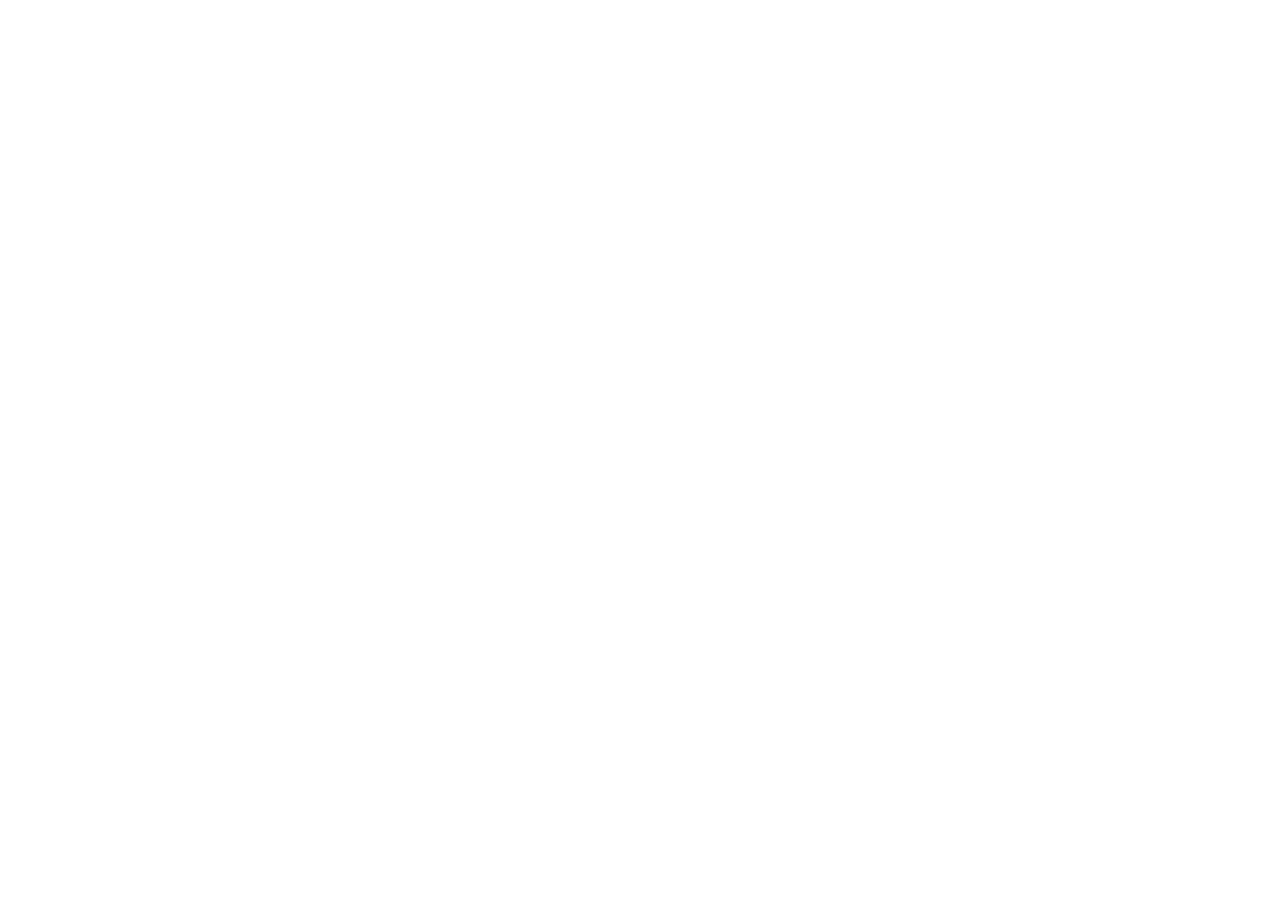
==== index.html @ 38d6599f "大事件项目初始化" ====
<!DOCTYPE html>
<html lang="en">

<head>
    <meta charset="UTF-8">
    <meta http-equiv="X-UA-Compatible" content="IE=edge">
    <meta name="viewport" content="width=device-width, initial-scale=1.0">
    <title>大事件后台</title>
</head>

<body>

</body>

</html>
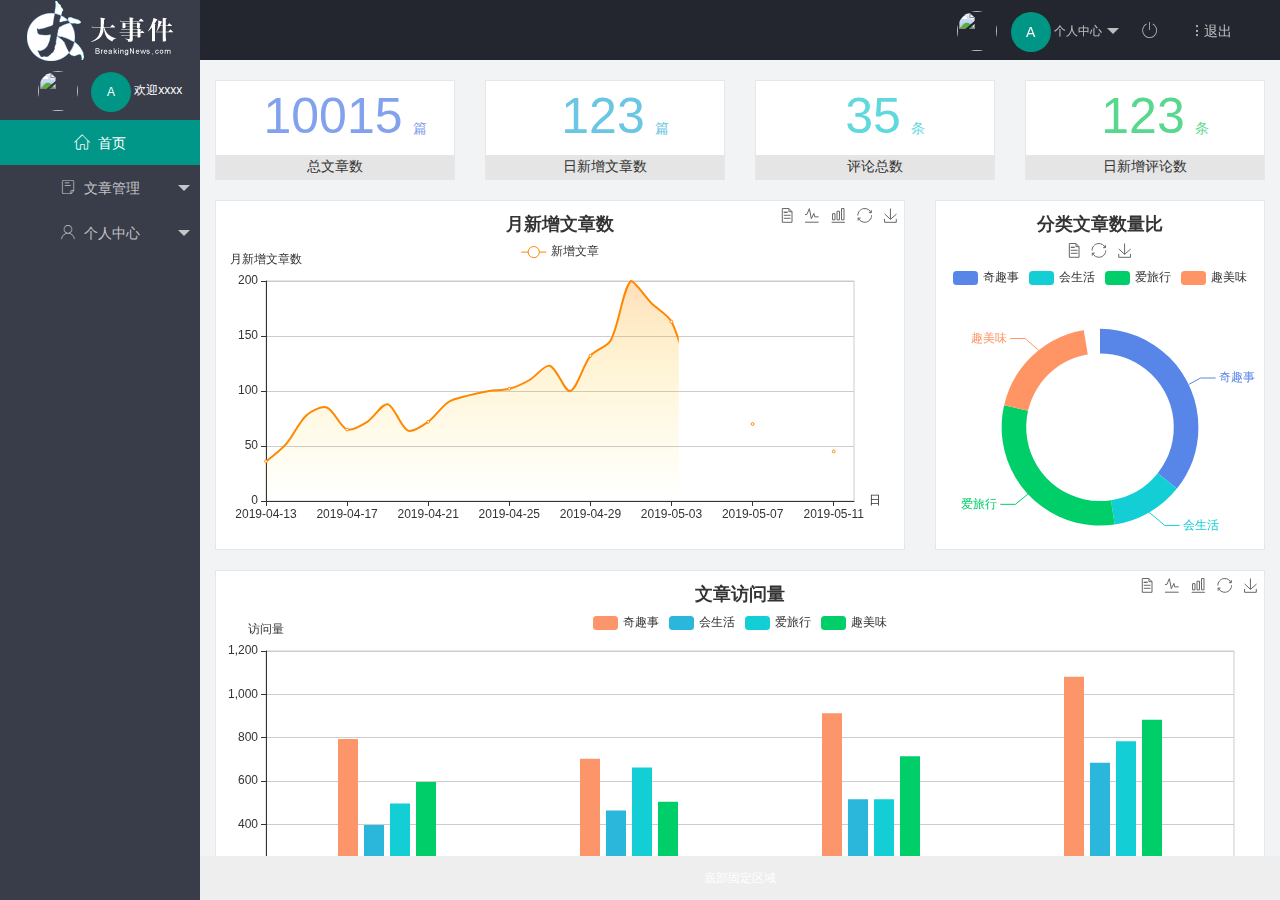
==== commit 048128d2: "完成了主页功能的开发" ====
--- a/index.html
+++ b/index.html
@@ -6,10 +6,86 @@
     <meta http-equiv="X-UA-Compatible" content="IE=edge">
     <meta name="viewport" content="width=device-width, initial-scale=1.0">
     <title>大事件后台</title>
+    <link rel="stylesheet" href="assets/lib/layui/css/layui.css">
+    <link rel="stylesheet" href="/assets/fonts/iconfont.css">
+    <link rel="stylesheet" href="/assets/css/index.css">
 </head>
 
 <body>
+    <div class="layui-layout layui-layout-admin">
+        <div class="layui-header">
+            <div class="layui-logo layui-hide-xs layui-bg-black">
+                <img src="/assets/images/logo.png" alt="大事件">
+            </div>
+            <!-- 头部区域（可配合layui 已有的水平导航） -->
 
+            <ul class="layui-nav layui-layout-right ">
+                <li class="layui-nav-item layui-hide layui-show-md-inline-block">
+                    <a href="javascript:;" class="userInfo">
+                        <img src="//tva1.sinaimg.cn/crop.0.0.118.118.180/5db11ff4gw1e77d3nqrv8j203b03cweg.jpg" class="layui-nav-img">
+                        <span class="text-avatar">A</span> 个人中心
+                    </a>
+                    <dl class="layui-nav-child">
+                        <dd><a href="">基本资料</a></dd>
+                        <dd><a href="">更换头像</a></dd>
+                        <dd><a href="">重置密码</a></dd>
+                    </dl>
+                </li>
+                <li class="layui-nav-item" lay-header-event="menuRight" lay-unselect>
+                    <a href="javascript:;" id="btnlogout">
+                        <span class="iconfont icon-tuichu"></span>
+                        <i class="layui-icon layui-icon-more-vertical">退出</i>
+                    </a>
+                </li>
+            </ul>
+        </div>
+
+        <div class="layui-side layui-bg-black">
+            <div class="layui-side-scroll">
+                <div class="userInfo">
+                    <img src="//tva1.sinaimg.cn/crop.0.0.118.118.180/5db11ff4gw1e77d3nqrv8j203b03cweg.jpg" class="layui-nav-img">
+                    <span class="text-avatar">A</span>
+                    <span id="welcome-msg">欢迎xxxx</span>
+                    <!-- 左侧导航区域（可配合layui已有的垂直导航） -->
+                    <ul class="layui-nav layui-nav-tree" lay-shrink="all">
+                        <li class="layui-nav-item layui-this">
+                            <a href="/home/dashboard.html" target="fm"> <span class="iconfont icon-home"></span>首页</a>
+                        </li>
+                        <li class="layui-nav-item">
+                            <a class="" href="javascript:;"><span class="iconfont icon-16"></span>文章管理</a>
+                            <dl class="layui-nav-child">
+                                <dd><a href="javascript:;"><i class="layui-icon layui-icon-app"></i>文章类别</a></dd>
+                                <dd><a href="javascript:;"><i class="layui-icon layui-icon-app"></i>文章列表</a></dd>
+                                <dd><a href="javascript:;"><i class="layui-icon layui-icon-app"></i>发布文章</a></dd>
+                            </dl>
+                        </li>
+                        <li class="layui-nav-item">
+                            <a href="javascript:;"><span class="iconfont icon-user"></span>个人中心</a>
+                            <dl class="layui-nav-child">
+                                <dd><a href="javascript:;">基本资料</a></dd>
+                                <dd><a href="javascript:;">更换头像</a></dd>
+                                <dd><a href="javascript:;">重置密码</a></dd>
+                            </dl>
+                        </li>
+
+                    </ul>
+                </div>
+            </div>
+
+            <div class="layui-body">
+                <!-- 内容主体区域 -->
+                <iframe src="/home/dashboard.html" frameborder="0" name="fm"></iframe>
+            </div>
+
+            <div class="layui-footer">
+                <!-- 底部固定区域 -->
+                底部固定区域
+            </div>
+        </div>
+        <script src="/assets/lib/layui/layui.all.js"></script>
+        <script src="/assets/lib/jquery.js"></script>
+        <script src="/assets/js/baseAPI.js"></script>
+        <script src="/assets/js/index.js"></script>
 </body>
 
 </html>--- a/assets/lib/layui/css/layui.css
+++ b/assets/lib/layui/css/layui.css
@@ -0,0 +1,2 @@
+/** layui-v2.5.5 MIT License By https://www.layui.com */
+ .layui-inline,img{display:inline-block;vertical-align:middle}h1,h2,h3,h4,h5,h6{font-weight:400}.layui-edge,.layui-header,.layui-inline,.layui-main{position:relative}.layui-body,.layui-edge,.layui-elip{overflow:hidden}.layui-btn,.layui-edge,.layui-inline,img{vertical-align:middle}.layui-btn,.layui-disabled,.layui-icon,.layui-unselect{-moz-user-select:none;-webkit-user-select:none;-ms-user-select:none}.layui-elip,.layui-form-checkbox span,.layui-form-pane .layui-form-label{text-overflow:ellipsis;white-space:nowrap}.layui-breadcrumb,.layui-tree-btnGroup{visibility:hidden}blockquote,body,button,dd,div,dl,dt,form,h1,h2,h3,h4,h5,h6,input,li,ol,p,pre,td,textarea,th,ul{margin:0;padding:0;-webkit-tap-highlight-color:rgba(0,0,0,0)}a:active,a:hover{outline:0}img{border:none}li{list-style:none}table{border-collapse:collapse;border-spacing:0}h4,h5,h6{font-size:100%}button,input,optgroup,option,select,textarea{font-family:inherit;font-size:inherit;font-style:inherit;font-weight:inherit;outline:0}pre{white-space:pre-wrap;white-space:-moz-pre-wrap;white-space:-pre-wrap;white-space:-o-pre-wrap;word-wrap:break-word}body{line-height:24px;font:14px Helvetica Neue,Helvetica,PingFang SC,Tahoma,Arial,sans-serif}hr{height:1px;margin:10px 0;border:0;clear:both}a{color:#333;text-decoration:none}a:hover{color:#777}a cite{font-style:normal;*cursor:pointer}.layui-border-box,.layui-border-box *{box-sizing:border-box}.layui-box,.layui-box *{box-sizing:content-box}.layui-clear{clear:both;*zoom:1}.layui-clear:after{content:'\20';clear:both;*zoom:1;display:block;height:0}.layui-inline{*display:inline;*zoom:1}.layui-edge{display:inline-block;width:0;height:0;border-width:6px;border-style:dashed;border-color:transparent}.layui-edge-top{top:-4px;border-bottom-color:#999;border-bottom-style:solid}.layui-edge-right{border-left-color:#999;border-left-style:solid}.layui-edge-bottom{top:2px;border-top-color:#999;border-top-style:solid}.layui-edge-left{border-right-color:#999;border-right-style:solid}.layui-disabled,.layui-disabled:hover{color:#d2d2d2!important;cursor:not-allowed!important}.layui-circle{border-radius:100%}.layui-show{display:block!important}.layui-hide{display:none!important}@font-face{font-family:layui-icon;src:url(../font/iconfont.eot?v=250);src:url(../font/iconfont.eot?v=250#iefix) format('embedded-opentype'),url(../font/iconfont.woff2?v=250) format('woff2'),url(../font/iconfont.woff?v=250) format('woff'),url(../font/iconfont.ttf?v=250) format('truetype'),url(../font/iconfont.svg?v=250#layui-icon) format('svg')}.layui-icon{font-family:layui-icon!important;font-size:16px;font-style:normal;-webkit-font-smoothing:antialiased;-moz-osx-font-smoothing:grayscale}.layui-icon-reply-fill:before{content:"\e611"}.layui-icon-set-fill:before{content:"\e614"}.layui-icon-menu-fill:before{content:"\e60f"}.layui-icon-search:before{content:"\e615"}.layui-icon-share:before{content:"\e641"}.layui-icon-set-sm:before{content:"\e620"}.layui-icon-engine:before{content:"\e628"}.layui-icon-close:before{content:"\1006"}.layui-icon-close-fill:before{content:"\1007"}.layui-icon-chart-screen:before{content:"\e629"}.layui-icon-star:before{content:"\e600"}.layui-icon-circle-dot:before{content:"\e617"}.layui-icon-chat:before{content:"\e606"}.layui-icon-release:before{content:"\e609"}.layui-icon-list:before{content:"\e60a"}.layui-icon-chart:before{content:"\e62c"}.layui-icon-ok-circle:before{content:"\1005"}.layui-icon-layim-theme:before{content:"\e61b"}.layui-icon-table:before{content:"\e62d"}.layui-icon-right:before{content:"\e602"}.layui-icon-left:before{content:"\e603"}.layui-icon-cart-simple:before{content:"\e698"}.layui-icon-face-cry:before{content:"\e69c"}.layui-icon-face-smile:before{content:"\e6af"}.layui-icon-survey:before{content:"\e6b2"}.layui-icon-tree:before{content:"\e62e"}.layui-icon-upload-circle:before{content:"\e62f"}.layui-icon-add-circle:before{content:"\e61f"}.layui-icon-download-circle:before{content:"\e601"}.layui-icon-templeate-1:before{content:"\e630"}.layui-icon-util:before{content:"\e631"}.layui-icon-face-surprised:before{content:"\e664"}.layui-icon-edit:before{content:"\e642"}.layui-icon-speaker:before{content:"\e645"}.layui-icon-down:before{content:"\e61a"}.layui-icon-file:before{content:"\e621"}.layui-icon-layouts:before{content:"\e632"}.layui-icon-rate-half:before{content:"\e6c9"}.layui-icon-add-circle-fine:before{content:"\e608"}.layui-icon-prev-circle:before{content:"\e633"}.layui-icon-read:before{content:"\e705"}.layui-icon-404:before{content:"\e61c"}.layui-icon-carousel:before{content:"\e634"}.layui-icon-help:before{content:"\e607"}.layui-icon-code-circle:before{content:"\e635"}.layui-icon-water:before{content:"\e636"}.layui-icon-username:before{content:"\e66f"}.layui-icon-find-fill:before{content:"\e670"}.layui-icon-about:before{content:"\e60b"}.layui-icon-location:before{content:"\e715"}.layui-icon-up:before{content:"\e619"}.layui-icon-pause:before{content:"\e651"}.layui-icon-date:before{content:"\e637"}.layui-icon-layim-uploadfile:before{content:"\e61d"}.layui-icon-delete:before{content:"\e640"}.layui-icon-play:before{content:"\e652"}.layui-icon-top:before{content:"\e604"}.layui-icon-friends:before{content:"\e612"}.layui-icon-refresh-3:before{content:"\e9aa"}.layui-icon-ok:before{content:"\e605"}.layui-icon-layer:before{content:"\e638"}.layui-icon-face-smile-fine:before{content:"\e60c"}.layui-icon-dollar:before{content:"\e659"}.layui-icon-group:before{content:"\e613"}.layui-icon-layim-download:before{content:"\e61e"}.layui-icon-picture-fine:before{content:"\e60d"}.layui-icon-link:before{content:"\e64c"}.layui-icon-diamond:before{content:"\e735"}.layui-icon-log:before{content:"\e60e"}.layui-icon-rate-solid:before{content:"\e67a"}.layui-icon-fonts-del:before{content:"\e64f"}.layui-icon-unlink:before{content:"\e64d"}.layui-icon-fonts-clear:before{content:"\e639"}.layui-icon-triangle-r:before{content:"\e623"}.layui-icon-circle:before{content:"\e63f"}.layui-icon-radio:before{content:"\e643"}.layui-icon-align-center:before{content:"\e647"}.layui-icon-align-right:before{content:"\e648"}.layui-icon-align-left:before{content:"\e649"}.layui-icon-loading-1:before{content:"\e63e"}.layui-icon-return:before{content:"\e65c"}.layui-icon-fonts-strong:before{content:"\e62b"}.layui-icon-upload:before{content:"\e67c"}.layui-icon-dialogue:before{content:"\e63a"}.layui-icon-video:before{content:"\e6ed"}.layui-icon-headset:before{content:"\e6fc"}.layui-icon-cellphone-fine:before{content:"\e63b"}.layui-icon-add-1:before{content:"\e654"}.layui-icon-face-smile-b:before{content:"\e650"}.layui-icon-fonts-html:before{content:"\e64b"}.layui-icon-form:before{content:"\e63c"}.layui-icon-cart:before{content:"\e657"}.layui-icon-camera-fill:before{content:"\e65d"}.layui-icon-tabs:before{content:"\e62a"}.layui-icon-fonts-code:before{content:"\e64e"}.layui-icon-fire:before{content:"\e756"}.layui-icon-set:before{content:"\e716"}.layui-icon-fonts-u:before{content:"\e646"}.layui-icon-triangle-d:before{content:"\e625"}.layui-icon-tips:before{content:"\e702"}.layui-icon-picture:before{content:"\e64a"}.layui-icon-more-vertical:before{content:"\e671"}.layui-icon-flag:before{content:"\e66c"}.layui-icon-loading:before{content:"\e63d"}.layui-icon-fonts-i:before{content:"\e644"}.layui-icon-refresh-1:before{content:"\e666"}.layui-icon-rmb:before{content:"\e65e"}.layui-icon-home:before{content:"\e68e"}.layui-icon-user:before{content:"\e770"}.layui-icon-notice:before{content:"\e667"}.layui-icon-login-weibo:before{content:"\e675"}.layui-icon-voice:before{content:"\e688"}.layui-icon-upload-drag:before{content:"\e681"}.layui-icon-login-qq:before{content:"\e676"}.layui-icon-snowflake:before{content:"\e6b1"}.layui-icon-file-b:before{content:"\e655"}.layui-icon-template:before{content:"\e663"}.layui-icon-auz:before{content:"\e672"}.layui-icon-console:before{content:"\e665"}.layui-icon-app:before{content:"\e653"}.layui-icon-prev:before{content:"\e65a"}.layui-icon-website:before{content:"\e7ae"}.layui-icon-next:before{content:"\e65b"}.layui-icon-component:before{content:"\e857"}.layui-icon-more:before{content:"\e65f"}.layui-icon-login-wechat:before{content:"\e677"}.layui-icon-shrink-right:before{content:"\e668"}.layui-icon-spread-left:before{content:"\e66b"}.layui-icon-camera:before{content:"\e660"}.layui-icon-note:before{content:"\e66e"}.layui-icon-refresh:before{content:"\e669"}.layui-icon-female:before{content:"\e661"}.layui-icon-male:before{content:"\e662"}.layui-icon-password:before{content:"\e673"}.layui-icon-senior:before{content:"\e674"}.layui-icon-theme:before{content:"\e66a"}.layui-icon-tread:before{content:"\e6c5"}.layui-icon-praise:before{content:"\e6c6"}.layui-icon-star-fill:before{content:"\e658"}.layui-icon-rate:before{content:"\e67b"}.layui-icon-template-1:before{content:"\e656"}.layui-icon-vercode:before{content:"\e679"}.layui-icon-cellphone:before{content:"\e678"}.layui-icon-screen-full:before{content:"\e622"}.layui-icon-screen-restore:before{content:"\e758"}.layui-icon-cols:before{content:"\e610"}.layui-icon-export:before{content:"\e67d"}.layui-icon-print:before{content:"\e66d"}.layui-icon-slider:before{content:"\e714"}.layui-icon-addition:before{content:"\e624"}.layui-icon-subtraction:before{content:"\e67e"}.layui-icon-service:before{content:"\e626"}.layui-icon-transfer:before{content:"\e691"}.layui-main{width:1140px;margin:0 auto}.layui-header{z-index:1000;height:60px}.layui-header a:hover{transition:all .5s;-webkit-transition:all .5s}.layui-side{position:fixed;left:0;top:0;bottom:0;z-index:999;width:200px;overflow-x:hidden}.layui-side-scroll{position:relative;width:220px;height:100%;overflow-x:hidden}.layui-body{position:absolute;left:200px;right:0;top:0;bottom:0;z-index:998;width:auto;overflow-y:auto;box-sizing:border-box}.layui-layout-body{overflow:hidden}.layui-layout-admin .layui-header{background-color:#23262E}.layui-layout-admin .layui-side{top:60px;width:200px;overflow-x:hidden}.layui-layout-admin .layui-body{position:fixed;top:60px;bottom:44px}.layui-layout-admin .layui-main{width:auto;margin:0 15px}.layui-layout-admin .layui-footer{position:fixed;left:200px;right:0;bottom:0;height:44px;line-height:44px;padding:0 15px;background-color:#eee}.layui-layout-admin .layui-logo{position:absolute;left:0;top:0;width:200px;height:100%;line-height:60px;text-align:center;color:#009688;font-size:16px}.layui-layout-admin .layui-header .layui-nav{background:0 0}.layui-layout-left{position:absolute!important;left:200px;top:0}.layui-layout-right{position:absolute!important;right:0;top:0}.layui-container{position:relative;margin:0 auto;padding:0 15px;box-sizing:border-box}.layui-fluid{position:relative;margin:0 auto;padding:0 15px}.layui-row:after,.layui-row:before{content:'';display:block;clear:both}.layui-col-lg1,.layui-col-lg10,.layui-col-lg11,.layui-col-lg12,.layui-col-lg2,.layui-col-lg3,.layui-col-lg4,.layui-col-lg5,.layui-col-lg6,.layui-col-lg7,.layui-col-lg8,.layui-col-lg9,.layui-col-md1,.layui-col-md10,.layui-col-md11,.layui-col-md12,.layui-col-md2,.layui-col-md3,.layui-col-md4,.layui-col-md5,.layui-col-md6,.layui-col-md7,.layui-col-md8,.layui-col-md9,.layui-col-sm1,.layui-col-sm10,.layui-col-sm11,.layui-col-sm12,.layui-col-sm2,.layui-col-sm3,.layui-col-sm4,.layui-col-sm5,.layui-col-sm6,.layui-col-sm7,.layui-col-sm8,.layui-col-sm9,.layui-col-xs1,.layui-col-xs10,.layui-col-xs11,.layui-col-xs12,.layui-col-xs2,.layui-col-xs3,.layui-col-xs4,.layui-col-xs5,.layui-col-xs6,.layui-col-xs7,.layui-col-xs8,.layui-col-xs9{position:relative;display:block;box-sizing:border-box}.layui-col-xs1,.layui-col-xs10,.layui-col-xs11,.layui-col-xs12,.layui-col-xs2,.layui-col-xs3,.layui-col-xs4,.layui-col-xs5,.layui-col-xs6,.layui-col-xs7,.layui-col-xs8,.layui-col-xs9{float:left}.layui-col-xs1{width:8.33333333%}.layui-col-xs2{width:16.66666667%}.layui-col-xs3{width:25%}.layui-col-xs4{width:33.33333333%}.layui-col-xs5{width:41.66666667%}.layui-col-xs6{width:50%}.layui-col-xs7{width:58.33333333%}.layui-col-xs8{width:66.66666667%}.layui-col-xs9{width:75%}.layui-col-xs10{width:83.33333333%}.layui-col-xs11{width:91.66666667%}.layui-col-xs12{width:100%}.layui-col-xs-offset1{margin-left:8.33333333%}.layui-col-xs-offset2{margin-left:16.66666667%}.layui-col-xs-offset3{margin-left:25%}.layui-col-xs-offset4{margin-left:33.33333333%}.layui-col-xs-offset5{margin-left:41.66666667%}.layui-col-xs-offset6{margin-left:50%}.layui-col-xs-offset7{margin-left:58.33333333%}.layui-col-xs-offset8{margin-left:66.66666667%}.layui-col-xs-offset9{margin-left:75%}.layui-col-xs-offset10{margin-left:83.33333333%}.layui-col-xs-offset11{margin-left:91.66666667%}.layui-col-xs-offset12{margin-left:100%}@media screen and (max-width:768px){.layui-hide-xs{display:none!important}.layui-show-xs-block{display:block!important}.layui-show-xs-inline{display:inline!important}.layui-show-xs-inline-block{display:inline-block!important}}@media screen and (min-width:768px){.layui-container{width:750px}.layui-hide-sm{display:none!important}.layui-show-sm-block{display:block!important}.layui-show-sm-inline{display:inline!important}.layui-show-sm-inline-block{display:inline-block!important}.layui-col-sm1,.layui-col-sm10,.layui-col-sm11,.layui-col-sm12,.layui-col-sm2,.layui-col-sm3,.layui-col-sm4,.layui-col-sm5,.layui-col-sm6,.layui-col-sm7,.layui-col-sm8,.layui-col-sm9{float:left}.layui-col-sm1{width:8.33333333%}.layui-col-sm2{width:16.66666667%}.layui-col-sm3{width:25%}.layui-col-sm4{width:33.33333333%}.layui-col-sm5{width:41.66666667%}.layui-col-sm6{width:50%}.layui-col-sm7{width:58.33333333%}.layui-col-sm8{width:66.66666667%}.layui-col-sm9{width:75%}.layui-col-sm10{width:83.33333333%}.layui-col-sm11{width:91.66666667%}.layui-col-sm12{width:100%}.layui-col-sm-offset1{margin-left:8.33333333%}.layui-col-sm-offset2{margin-left:16.66666667%}.layui-col-sm-offset3{margin-left:25%}.layui-col-sm-offset4{margin-left:33.33333333%}.layui-col-sm-offset5{margin-left:41.66666667%}.layui-col-sm-offset6{margin-left:50%}.layui-col-sm-offset7{margin-left:58.33333333%}.layui-col-sm-offset8{margin-left:66.66666667%}.layui-col-sm-offset9{margin-left:75%}.layui-col-sm-offset10{margin-left:83.33333333%}.layui-col-sm-offset11{margin-left:91.66666667%}.layui-col-sm-offset12{margin-left:100%}}@media screen and (min-width:992px){.layui-container{width:970px}.layui-hide-md{display:none!important}.layui-show-md-block{display:block!important}.layui-show-md-inline{display:inline!important}.layui-show-md-inline-block{display:inline-block!important}.layui-col-md1,.layui-col-md10,.layui-col-md11,.layui-col-md12,.layui-col-md2,.layui-col-md3,.layui-col-md4,.layui-col-md5,.layui-col-md6,.layui-col-md7,.layui-col-md8,.layui-col-md9{float:left}.layui-col-md1{width:8.33333333%}.layui-col-md2{width:16.66666667%}.layui-col-md3{width:25%}.layui-col-md4{width:33.33333333%}.layui-col-md5{width:41.66666667%}.layui-col-md6{width:50%}.layui-col-md7{width:58.33333333%}.layui-col-md8{width:66.66666667%}.layui-col-md9{width:75%}.layui-col-md10{width:83.33333333%}.layui-col-md11{width:91.66666667%}.layui-col-md12{width:100%}.layui-col-md-offset1{margin-left:8.33333333%}.layui-col-md-offset2{margin-left:16.66666667%}.layui-col-md-offset3{margin-left:25%}.layui-col-md-offset4{margin-left:33.33333333%}.layui-col-md-offset5{margin-left:41.66666667%}.layui-col-md-offset6{margin-left:50%}.layui-col-md-offset7{margin-left:58.33333333%}.layui-col-md-offset8{margin-left:66.66666667%}.layui-col-md-offset9{margin-left:75%}.layui-col-md-offset10{margin-left:83.33333333%}.layui-col-md-offset11{margin-left:91.66666667%}.layui-col-md-offset12{margin-left:100%}}@media screen and (min-width:1200px){.layui-container{width:1170px}.layui-hide-lg{display:none!important}.layui-show-lg-block{display:block!important}.layui-show-lg-inline{display:inline!important}.layui-show-lg-inline-block{display:inline-block!important}.layui-col-lg1,.layui-col-lg10,.layui-col-lg11,.layui-col-lg12,.layui-col-lg2,.layui-col-lg3,.layui-col-lg4,.layui-col-lg5,.layui-col-lg6,.layui-col-lg7,.layui-col-lg8,.layui-col-lg9{float:left}.layui-col-lg1{width:8.33333333%}.layui-col-lg2{width:16.66666667%}.layui-col-lg3{width:25%}.layui-col-lg4{width:33.33333333%}.layui-col-lg5{width:41.66666667%}.layui-col-lg6{width:50%}.layui-col-lg7{width:58.33333333%}.layui-col-lg8{width:66.66666667%}.layui-col-lg9{width:75%}.layui-col-lg10{width:83.33333333%}.layui-col-lg11{width:91.66666667%}.layui-col-lg12{width:100%}.layui-col-lg-offset1{margin-left:8.33333333%}.layui-col-lg-offset2{margin-left:16.66666667%}.layui-col-lg-offset3{margin-left:25%}.layui-col-lg-offset4{margin-left:33.33333333%}.layui-col-lg-offset5{margin-left:41.66666667%}.layui-col-lg-offset6{margin-left:50%}.layui-col-lg-offset7{margin-left:58.33333333%}.layui-col-lg-offset8{margin-left:66.66666667%}.layui-col-lg-offset9{margin-left:75%}.layui-col-lg-offset10{margin-left:83.33333333%}.layui-col-lg-offset11{margin-left:91.66666667%}.layui-col-lg-offset12{margin-left:100%}}.layui-col-space1{margin:-.5px}.layui-col-space1>*{padding:.5px}.layui-col-space3{margin:-1.5px}.layui-col-space3>*{padding:1.5px}.layui-col-space5{margin:-2.5px}.layui-col-space5>*{padding:2.5px}.layui-col-space8{margin:-3.5px}.layui-col-space8>*{padding:3.5px}.layui-col-space10{margin:-5px}.layui-col-space10>*{padding:5px}.layui-col-space12{margin:-6px}.layui-col-space12>*{padding:6px}.layui-col-space15{margin:-7.5px}.layui-col-space15>*{padding:7.5px}.layui-col-space18{margin:-9px}.layui-col-space18>*{padding:9px}.layui-col-space20{margin:-10px}.layui-col-space20>*{padding:10px}.layui-col-space22{margin:-11px}.layui-col-space22>*{padding:11px}.layui-col-space25{margin:-12.5px}.layui-col-space25>*{padding:12.5px}.layui-col-space30{margin:-15px}.layui-col-space30>*{padding:15px}.layui-btn,.layui-input,.layui-select,.layui-textarea,.layui-upload-button{outline:0;-webkit-appearance:none;transition:all .3s;-webkit-transition:all .3s;box-sizing:border-box}.layui-elem-quote{margin-bottom:10px;padding:15px;line-height:22px;border-left:5px solid #009688;border-radius:0 2px 2px 0;background-color:#f2f2f2}.layui-quote-nm{border-style:solid;border-width:1px 1px 1px 5px;background:0 0}.layui-elem-field{margin-bottom:10px;padding:0;border-width:1px;border-style:solid}.layui-elem-field legend{margin-left:20px;padding:0 10px;font-size:20px;font-weight:300}.layui-field-title{margin:10px 0 20px;border-width:1px 0 0}.layui-field-box{padding:10px 15px}.layui-field-title .layui-field-box{padding:10px 0}.layui-progress{position:relative;height:6px;border-radius:20px;background-color:#e2e2e2}.layui-progress-bar{position:absolute;left:0;top:0;width:0;max-width:100%;height:6px;border-radius:20px;text-align:right;background-color:#5FB878;transition:all .3s;-webkit-transition:all .3s}.layui-progress-big,.layui-progress-big .layui-progress-bar{height:18px;line-height:18px}.layui-progress-text{position:relative;top:-20px;line-height:18px;font-size:12px;color:#666}.layui-progress-big .layui-progress-text{position:static;padding:0 10px;color:#fff}.layui-collapse{border-width:1px;border-style:solid;border-radius:2px}.layui-colla-content,.layui-colla-item{border-top-width:1px;border-top-style:solid}.layui-colla-item:first-child{border-top:none}.layui-colla-title{position:relative;height:42px;line-height:42px;padding:0 15px 0 35px;color:#333;background-color:#f2f2f2;cursor:pointer;font-size:14px;overflow:hidden}.layui-colla-content{display:none;padding:10px 15px;line-height:22px;color:#666}.layui-colla-icon{position:absolute;left:15px;top:0;font-size:14px}.layui-card{margin-bottom:15px;border-radius:2px;background-color:#fff;box-shadow:0 1px 2px 0 rgba(0,0,0,.05)}.layui-card:last-child{margin-bottom:0}.layui-card-header{position:relative;height:42px;line-height:42px;padding:0 15px;border-bottom:1px solid #f6f6f6;color:#333;border-radius:2px 2px 0 0;font-size:14px}.layui-bg-black,.layui-bg-blue,.layui-bg-cyan,.layui-bg-green,.layui-bg-orange,.layui-bg-red{color:#fff!important}.layui-card-body{position:relative;padding:10px 15px;line-height:24px}.layui-card-body[pad15]{padding:15px}.layui-card-body[pad20]{padding:20px}.layui-card-body .layui-table{margin:5px 0}.layui-card .layui-tab{margin:0}.layui-panel-window{position:relative;padding:15px;border-radius:0;border-top:5px solid #E6E6E6;background-color:#fff}.layui-auxiliar-moving{position:fixed;left:0;right:0;top:0;bottom:0;width:100%;height:100%;background:0 0;z-index:9999999999}.layui-form-label,.layui-form-mid,.layui-form-select,.layui-input-block,.layui-input-inline,.layui-textarea{position:relative}.layui-bg-red{background-color:#FF5722!important}.layui-bg-orange{background-color:#FFB800!important}.layui-bg-green{background-color:#009688!important}.layui-bg-cyan{background-color:#2F4056!important}.layui-bg-blue{background-color:#1E9FFF!important}.layui-bg-black{background-color:#393D49!important}.layui-bg-gray{background-color:#eee!important;color:#666!important}.layui-badge-rim,.layui-colla-content,.layui-colla-item,.layui-collapse,.layui-elem-field,.layui-form-pane .layui-form-item[pane],.layui-form-pane .layui-form-label,.layui-input,.layui-layedit,.layui-layedit-tool,.layui-quote-nm,.layui-select,.layui-tab-bar,.layui-tab-card,.layui-tab-title,.layui-tab-title .layui-this:after,.layui-textarea{border-color:#e6e6e6}.layui-timeline-item:before,hr{background-color:#e6e6e6}.layui-text{line-height:22px;font-size:14px;color:#666}.layui-text h1,.layui-text h2,.layui-text h3{font-weight:500;color:#333}.layui-text h1{font-size:30px}.layui-text h2{font-size:24px}.layui-text h3{font-size:18px}.layui-text a:not(.layui-btn){color:#01AAED}.layui-text a:not(.layui-btn):hover{text-decoration:underline}.layui-text ul{padding:5px 0 5px 15px}.layui-text ul li{margin-top:5px;list-style-type:disc}.layui-text em,.layui-word-aux{color:#999!important;padding:0 5px!important}.layui-btn{display:inline-block;height:38px;line-height:38px;padding:0 18px;background-color:#009688;color:#fff;white-space:nowrap;text-align:center;font-size:14px;border:none;border-radius:2px;cursor:pointer}.layui-btn:hover{opacity:.8;filter:alpha(opacity=80);color:#fff}.layui-btn:active{opacity:1;filter:alpha(opacity=100)}.layui-btn+.layui-btn{margin-left:10px}.layui-btn-container{font-size:0}.layui-btn-container .layui-btn{margin-right:10px;margin-bottom:10px}.layui-btn-container .layui-btn+.layui-btn{margin-left:0}.layui-table .layui-btn-container .layui-btn{margin-bottom:9px}.layui-btn-radius{border-radius:100px}.layui-btn .layui-icon{margin-right:3px;font-size:18px;vertical-align:bottom;vertical-align:middle\9}.layui-btn-primary{border:1px solid #C9C9C9;background-color:#fff;color:#555}.layui-btn-primary:hover{border-color:#009688;color:#333}.layui-btn-normal{background-color:#1E9FFF}.layui-btn-warm{background-color:#FFB800}.layui-btn-danger{background-color:#FF5722}.layui-btn-checked{background-color:#5FB878}.layui-btn-disabled,.layui-btn-disabled:active,.layui-btn-disabled:hover{border:1px solid #e6e6e6;background-color:#FBFBFB;color:#C9C9C9;cursor:not-allowed;opacity:1}.layui-btn-lg{height:44px;line-height:44px;padding:0 25px;font-size:16px}.layui-btn-sm{height:30px;line-height:30px;padding:0 10px;font-size:12px}.layui-btn-sm i{font-size:16px!important}.layui-btn-xs{height:22px;line-height:22px;padding:0 5px;font-size:12px}.layui-btn-xs i{font-size:14px!important}.layui-btn-group{display:inline-block;vertical-align:middle;font-size:0}.layui-btn-group .layui-btn{margin-left:0!important;margin-right:0!important;border-left:1px solid rgba(255,255,255,.5);border-radius:0}.layui-btn-group .layui-btn-primary{border-left:none}.layui-btn-group .layui-btn-primary:hover{border-color:#C9C9C9;color:#009688}.layui-btn-group .layui-btn:first-child{border-left:none;border-radius:2px 0 0 2px}.layui-btn-group .layui-btn-primary:first-child{border-left:1px solid #c9c9c9}.layui-btn-group .layui-btn:last-child{border-radius:0 2px 2px 0}.layui-btn-group .layui-btn+.layui-btn{margin-left:0}.layui-btn-group+.layui-btn-group{margin-left:10px}.layui-btn-fluid{width:100%}.layui-input,.layui-select,.layui-textarea{height:38px;line-height:1.3;line-height:38px\9;border-width:1px;border-style:solid;background-color:#fff;border-radius:2px}.layui-input::-webkit-input-placeholder,.layui-select::-webkit-input-placeholder,.layui-textarea::-webkit-input-placeholder{line-height:1.3}.layui-input,.layui-textarea{display:block;width:100%;padding-left:10px}.layui-input:hover,.layui-textarea:hover{border-color:#D2D2D2!important}.layui-input:focus,.layui-textarea:focus{border-color:#C9C9C9!important}.layui-textarea{min-height:100px;height:auto;line-height:20px;padding:6px 10px;resize:vertical}.layui-select{padding:0 10px}.layui-form input[type=checkbox],.layui-form input[type=radio],.layui-form select{display:none}.layui-form [lay-ignore]{display:initial}.layui-form-item{margin-bottom:15px;clear:both;*zoom:1}.layui-form-item:after{content:'\20';clear:both;*zoom:1;display:block;height:0}.layui-form-label{float:left;display:block;padding:9px 15px;width:80px;font-weight:400;line-height:20px;text-align:right}.layui-form-label-col{display:block;float:none;padding:9px 0;line-height:20px;text-align:left}.layui-form-item .layui-inline{margin-bottom:5px;margin-right:10px}.layui-input-block{margin-left:110px;min-height:36px}.layui-input-inline{display:inline-block;vertical-align:middle}.layui-form-item .layui-input-inline{float:left;width:190px;margin-right:10px}.layui-form-text .layui-input-inline{width:auto}.layui-form-mid{float:left;display:block;padding:9px 0!important;line-height:20px;margin-right:10px}.layui-form-danger+.layui-form-select .layui-input,.layui-form-danger:focus{border-color:#FF5722!important}.layui-form-select .layui-input{padding-right:30px;cursor:pointer}.layui-form-select .layui-edge{position:absolute;right:10px;top:50%;margin-top:-3px;cursor:pointer;border-width:6px;border-top-color:#c2c2c2;border-top-style:solid;transition:all .3s;-webkit-transition:all .3s}.layui-form-select dl{display:none;position:absolute;left:0;top:42px;padding:5px 0;z-index:899;min-width:100%;border:1px solid #d2d2d2;max-height:300px;overflow-y:auto;background-color:#fff;border-radius:2px;box-shadow:0 2px 4px rgba(0,0,0,.12);box-sizing:border-box}.layui-form-select dl dd,.layui-form-select dl dt{padding:0 10px;line-height:36px;white-space:nowrap;overflow:hidden;text-overflow:ellipsis}.layui-form-select dl dt{font-size:12px;color:#999}.layui-form-select dl dd{cursor:pointer}.layui-form-select dl dd:hover{background-color:#f2f2f2;-webkit-transition:.5s all;transition:.5s all}.layui-form-select .layui-select-group dd{padding-left:20px}.layui-form-select dl dd.layui-select-tips{padding-left:10px!important;color:#999}.layui-form-select dl dd.layui-this{background-color:#5FB878;color:#fff}.layui-form-checkbox,.layui-form-select dl dd.layui-disabled{background-color:#fff}.layui-form-selected dl{display:block}.layui-form-checkbox,.layui-form-checkbox *,.layui-form-switch{display:inline-block;vertical-align:middle}.layui-form-selected .layui-edge{margin-top:-9px;-webkit-transform:rotate(180deg);transform:rotate(180deg);margin-top:-3px\9}:root .layui-form-selected .layui-edge{margin-top:-9px\0/IE9}.layui-form-selectup dl{top:auto;bottom:42px}.layui-select-none{margin:5px 0;text-align:center;color:#999}.layui-select-disabled .layui-disabled{border-color:#eee!important}.layui-select-disabled .layui-edge{border-top-color:#d2d2d2}.layui-form-checkbox{position:relative;height:30px;line-height:30px;margin-right:10px;padding-right:30px;cursor:pointer;font-size:0;-webkit-transition:.1s linear;transition:.1s linear;box-sizing:border-box}.layui-form-checkbox span{padding:0 10px;height:100%;font-size:14px;border-radius:2px 0 0 2px;background-color:#d2d2d2;color:#fff;overflow:hidden}.layui-form-checkbox:hover span{background-color:#c2c2c2}.layui-form-checkbox i{position:absolute;right:0;top:0;width:30px;height:28px;border:1px solid #d2d2d2;border-left:none;border-radius:0 2px 2px 0;color:#fff;font-size:20px;text-align:center}.layui-form-checkbox:hover i{border-color:#c2c2c2;color:#c2c2c2}.layui-form-checked,.layui-form-checked:hover{border-color:#5FB878}.layui-form-checked span,.layui-form-checked:hover span{background-color:#5FB878}.layui-form-checked i,.layui-form-checked:hover i{color:#5FB878}.layui-form-item .layui-form-checkbox{margin-top:4px}.layui-form-checkbox[lay-skin=primary]{height:auto!important;line-height:normal!important;min-width:18px;min-height:18px;border:none!important;margin-right:0;padding-left:28px;padding-right:0;background:0 0}.layui-form-checkbox[lay-skin=primary] span{padding-left:0;padding-right:15px;line-height:18px;background:0 0;color:#666}.layui-form-checkbox[lay-skin=primary] i{right:auto;left:0;width:16px;height:16px;line-height:16px;border:1px solid #d2d2d2;font-size:12px;border-radius:2px;background-color:#fff;-webkit-transition:.1s linear;transition:.1s linear}.layui-form-checkbox[lay-skin=primary]:hover i{border-color:#5FB878;color:#fff}.layui-form-checked[lay-skin=primary] i{border-color:#5FB878!important;background-color:#5FB878;color:#fff}.layui-checkbox-disbaled[lay-skin=primary] span{background:0 0!important;color:#c2c2c2}.layui-checkbox-disbaled[lay-skin=primary]:hover i{border-color:#d2d2d2}.layui-form-item .layui-form-checkbox[lay-skin=primary]{margin-top:10px}.layui-form-switch{position:relative;height:22px;line-height:22px;min-width:35px;padding:0 5px;margin-top:8px;border:1px solid #d2d2d2;border-radius:20px;cursor:pointer;background-color:#fff;-webkit-transition:.1s linear;transition:.1s linear}.layui-form-switch i{position:absolute;left:5px;top:3px;width:16px;height:16px;border-radius:20px;background-color:#d2d2d2;-webkit-transition:.1s linear;transition:.1s linear}.layui-form-switch em{position:relative;top:0;width:25px;margin-left:21px;padding:0!important;text-align:center!important;color:#999!important;font-style:normal!important;font-size:12px}.layui-form-onswitch{border-color:#5FB878;background-color:#5FB878}.layui-checkbox-disbaled,.layui-checkbox-disbaled i{border-color:#e2e2e2!important}.layui-form-onswitch i{left:100%;margin-left:-21px;background-color:#fff}.layui-form-onswitch em{margin-left:5px;margin-right:21px;color:#fff!important}.layui-checkbox-disbaled span{background-color:#e2e2e2!important}.layui-checkbox-disbaled:hover i{color:#fff!important}[lay-radio]{display:none}.layui-form-radio,.layui-form-radio *{display:inline-block;vertical-align:middle}.layui-form-radio{line-height:28px;margin:6px 10px 0 0;padding-right:10px;cursor:pointer;font-size:0}.layui-form-radio *{font-size:14px}.layui-form-radio>i{margin-right:8px;font-size:22px;color:#c2c2c2}.layui-form-radio>i:hover,.layui-form-radioed>i{color:#5FB878}.layui-radio-disbaled>i{color:#e2e2e2!important}.layui-form-pane .layui-form-label{width:110px;padding:8px 15px;height:38px;line-height:20px;border-width:1px;border-style:solid;border-radius:2px 0 0 2px;text-align:center;background-color:#FBFBFB;overflow:hidden;box-sizing:border-box}.layui-form-pane .layui-input-inline{margin-left:-1px}.layui-form-pane .layui-input-block{margin-left:110px;left:-1px}.layui-form-pane .layui-input{border-radius:0 2px 2px 0}.layui-form-pane .layui-form-text .layui-form-label{float:none;width:100%;border-radius:2px;box-sizing:border-box;text-align:left}.layui-form-pane .layui-form-text .layui-input-inline{display:block;margin:0;top:-1px;clear:both}.layui-form-pane .layui-form-text .layui-input-block{margin:0;left:0;top:-1px}.layui-form-pane .layui-form-text .layui-textarea{min-height:100px;border-radius:0 0 2px 2px}.layui-form-pane .layui-form-checkbox{margin:4px 0 4px 10px}.layui-form-pane .layui-form-radio,.layui-form-pane .layui-form-switch{margin-top:6px;margin-left:10px}.layui-form-pane .layui-form-item[pane]{position:relative;border-width:1px;border-style:solid}.layui-form-pane .layui-form-item[pane] .layui-form-label{position:absolute;left:0;top:0;height:100%;border-width:0 1px 0 0}.layui-form-pane .layui-form-item[pane] .layui-input-inline{margin-left:110px}@media screen and (max-width:450px){.layui-form-item .layui-form-label{text-overflow:ellipsis;overflow:hidden;white-space:nowrap}.layui-form-item .layui-inline{display:block;margin-right:0;margin-bottom:20px;clear:both}.layui-form-item .layui-inline:after{content:'\20';clear:both;display:block;height:0}.layui-form-item .layui-input-inline{display:block;float:none;left:-3px;width:auto;margin:0 0 10px 112px}.layui-form-item .layui-input-inline+.layui-form-mid{margin-left:110px;top:-5px;padding:0}.layui-form-item .layui-form-checkbox{margin-right:5px;margin-bottom:5px}}.layui-layedit{border-width:1px;border-style:solid;border-radius:2px}.layui-layedit-tool{padding:3px 5px;border-bottom-width:1px;border-bottom-style:solid;font-size:0}.layedit-tool-fixed{position:fixed;top:0;border-top:1px solid #e2e2e2}.layui-layedit-tool .layedit-tool-mid,.layui-layedit-tool .layui-icon{display:inline-block;vertical-align:middle;text-align:center;font-size:14px}.layui-layedit-tool .layui-icon{position:relative;width:32px;height:30px;line-height:30px;margin:3px 5px;color:#777;cursor:pointer;border-radius:2px}.layui-layedit-tool .layui-icon:hover{color:#393D49}.layui-layedit-tool .layui-icon:active{color:#000}.layui-layedit-tool .layedit-tool-active{background-color:#e2e2e2;color:#000}.layui-layedit-tool .layui-disabled,.layui-layedit-tool .layui-disabled:hover{color:#d2d2d2;cursor:not-allowed}.layui-layedit-tool .layedit-tool-mid{width:1px;height:18px;margin:0 10px;background-color:#d2d2d2}.layedit-tool-html{width:50px!important;font-size:30px!important}.layedit-tool-b,.layedit-tool-code,.layedit-tool-help{font-size:16px!important}.layedit-tool-d,.layedit-tool-face,.layedit-tool-image,.layedit-tool-unlink{font-size:18px!important}.layedit-tool-image input{position:absolute;font-size:0;left:0;top:0;width:100%;height:100%;opacity:.01;filter:Alpha(opacity=1);cursor:pointer}.layui-layedit-iframe iframe{display:block;width:100%}#LAY_layedit_code{overflow:hidden}.layui-laypage{display:inline-block;*display:inline;*zoom:1;vertical-align:middle;margin:10px 0;font-size:0}.layui-laypage>a:first-child,.layui-laypage>a:first-child em{border-radius:2px 0 0 2px}.layui-laypage>a:last-child,.layui-laypage>a:last-child em{border-radius:0 2px 2px 0}.layui-laypage>:first-child{margin-left:0!important}.layui-laypage>:last-child{margin-right:0!important}.layui-laypage a,.layui-laypage button,.layui-laypage input,.layui-laypage select,.layui-laypage span{border:1px solid #e2e2e2}.layui-laypage a,.layui-laypage span{display:inline-block;*display:inline;*zoom:1;vertical-align:middle;padding:0 15px;height:28px;line-height:28px;margin:0 -1px 5px 0;background-color:#fff;color:#333;font-size:12px}.layui-flow-more a *,.layui-laypage input,.layui-table-view select[lay-ignore]{display:inline-block}.layui-laypage a:hover{color:#009688}.layui-laypage em{font-style:normal}.layui-laypage .layui-laypage-spr{color:#999;font-weight:700}.layui-laypage a{text-decoration:none}.layui-laypage .layui-laypage-curr{position:relative}.layui-laypage .layui-laypage-curr em{position:relative;color:#fff}.layui-laypage .layui-laypage-curr .layui-laypage-em{position:absolute;left:-1px;top:-1px;padding:1px;width:100%;height:100%;background-color:#009688}.layui-laypage-em{border-radius:2px}.layui-laypage-next em,.layui-laypage-prev em{font-family:Sim sun;font-size:16px}.layui-laypage .layui-laypage-count,.layui-laypage .layui-laypage-limits,.layui-laypage .layui-laypage-refresh,.layui-laypage .layui-laypage-skip{margin-left:10px;margin-right:10px;padding:0;border:none}.layui-laypage .layui-laypage-limits,.layui-laypage .layui-laypage-refresh{vertical-align:top}.layui-laypage .layui-laypage-refresh i{font-size:18px;cursor:pointer}.layui-laypage select{height:22px;padding:3px;border-radius:2px;cursor:pointer}.layui-laypage .layui-laypage-skip{height:30px;line-height:30px;color:#999}.layui-laypage button,.layui-laypage input{height:30px;line-height:30px;border-radius:2px;vertical-align:top;background-color:#fff;box-sizing:border-box}.layui-laypage input{width:40px;margin:0 10px;padding:0 3px;text-align:center}.layui-laypage input:focus,.layui-laypage select:focus{border-color:#009688!important}.layui-laypage button{margin-left:10px;padding:0 10px;cursor:pointer}.layui-table,.layui-table-view{margin:10px 0}.layui-flow-more{margin:10px 0;text-align:center;color:#999;font-size:14px}.layui-flow-more a{height:32px;line-height:32px}.layui-flow-more a *{vertical-align:top}.layui-flow-more a cite{padding:0 20px;border-radius:3px;background-color:#eee;color:#333;font-style:normal}.layui-flow-more a cite:hover{opacity:.8}.layui-flow-more a i{font-size:30px;color:#737383}.layui-table{width:100%;background-color:#fff;color:#666}.layui-table tr{transition:all .3s;-webkit-transition:all .3s}.layui-table th{text-align:left;font-weight:400}.layui-table tbody tr:hover,.layui-table thead tr,.layui-table-click,.layui-table-header,.layui-table-hover,.layui-table-mend,.layui-table-patch,.layui-table-tool,.layui-table-total,.layui-table-total tr,.layui-table[lay-even] tr:nth-child(even){background-color:#f2f2f2}.layui-table td,.layui-table th,.layui-table-col-set,.layui-table-fixed-r,.layui-table-grid-down,.layui-table-header,.layui-table-page,.layui-table-tips-main,.layui-table-tool,.layui-table-total,.layui-table-view,.layui-table[lay-skin=line],.layui-table[lay-skin=row]{border-width:1px;border-style:solid;border-color:#e6e6e6}.layui-table td,.layui-table th{position:relative;padding:9px 15px;min-height:20px;line-height:20px;font-size:14px}.layui-table[lay-skin=line] td,.layui-table[lay-skin=line] th{border-width:0 0 1px}.layui-table[lay-skin=row] td,.layui-table[lay-skin=row] th{border-width:0 1px 0 0}.layui-table[lay-skin=nob] td,.layui-table[lay-skin=nob] th{border:none}.layui-table img{max-width:100px}.layui-table[lay-size=lg] td,.layui-table[lay-size=lg] th{padding:15px 30px}.layui-table-view .layui-table[lay-size=lg] .layui-table-cell{height:40px;line-height:40px}.layui-table[lay-size=sm] td,.layui-table[lay-size=sm] th{font-size:12px;padding:5px 10px}.layui-table-view .layui-table[lay-size=sm] .layui-table-cell{height:20px;line-height:20px}.layui-table[lay-data]{display:none}.layui-table-box{position:relative;overflow:hidden}.layui-table-view .layui-table{position:relative;width:auto;margin:0}.layui-table-view .layui-table[lay-skin=line]{border-width:0 1px 0 0}.layui-table-view .layui-table[lay-skin=row]{border-width:0 0 1px}.layui-table-view .layui-table td,.layui-table-view .layui-table th{padding:5px 0;border-top:none;border-left:none}.layui-table-view .layui-table th.layui-unselect .layui-table-cell span{cursor:pointer}.layui-table-view .layui-table td{cursor:default}.layui-table-view .layui-table td[data-edit=text]{cursor:text}.layui-table-view .layui-form-checkbox[lay-skin=primary] i{width:18px;height:18px}.layui-table-view .layui-form-radio{line-height:0;padding:0}.layui-table-view .layui-form-radio>i{margin:0;font-size:20px}.layui-table-init{position:absolute;left:0;top:0;width:100%;height:100%;text-align:center;z-index:110}.layui-table-init .layui-icon{position:absolute;left:50%;top:50%;margin:-15px 0 0 -15px;font-size:30px;color:#c2c2c2}.layui-table-header{border-width:0 0 1px;overflow:hidden}.layui-table-header .layui-table{margin-bottom:-1px}.layui-table-tool .layui-inline[lay-event]{position:relative;width:26px;height:26px;padding:5px;line-height:16px;margin-right:10px;text-align:center;color:#333;border:1px solid #ccc;cursor:pointer;-webkit-transition:.5s all;transition:.5s all}.layui-table-tool .layui-inline[lay-event]:hover{border:1px solid #999}.layui-table-tool-temp{padding-right:120px}.layui-table-tool-self{position:absolute;right:17px;top:10px}.layui-table-tool .layui-table-tool-self .layui-inline[lay-event]{margin:0 0 0 10px}.layui-table-tool-panel{position:absolute;top:29px;left:-1px;padding:5px 0;min-width:150px;min-height:40px;border:1px solid #d2d2d2;text-align:left;overflow-y:auto;background-color:#fff;box-shadow:0 2px 4px rgba(0,0,0,.12)}.layui-table-cell,.layui-table-tool-panel li{overflow:hidden;text-overflow:ellipsis;white-space:nowrap}.layui-table-tool-panel li{padding:0 10px;line-height:30px;-webkit-transition:.5s all;transition:.5s all}.layui-table-tool-panel li .layui-form-checkbox[lay-skin=primary]{width:100%;padding-left:28px}.layui-table-tool-panel li:hover{background-color:#f2f2f2}.layui-table-tool-panel li .layui-form-checkbox[lay-skin=primary] i{position:absolute;left:0;top:0}.layui-table-tool-panel li .layui-form-checkbox[lay-skin=primary] span{padding:0}.layui-table-tool .layui-table-tool-self .layui-table-tool-panel{left:auto;right:-1px}.layui-table-col-set{position:absolute;right:0;top:0;width:20px;height:100%;border-width:0 0 0 1px;background-color:#fff}.layui-table-sort{width:10px;height:20px;margin-left:5px;cursor:pointer!important}.layui-table-sort .layui-edge{position:absolute;left:5px;border-width:5px}.layui-table-sort .layui-table-sort-asc{top:3px;border-top:none;border-bottom-style:solid;border-bottom-color:#b2b2b2}.layui-table-sort .layui-table-sort-asc:hover{border-bottom-color:#666}.layui-table-sort .layui-table-sort-desc{bottom:5px;border-bottom:none;border-top-style:solid;border-top-color:#b2b2b2}.layui-table-sort .layui-table-sort-desc:hover{border-top-color:#666}.layui-table-sort[lay-sort=asc] .layui-table-sort-asc{border-bottom-color:#000}.layui-table-sort[lay-sort=desc] .layui-table-sort-desc{border-top-color:#000}.layui-table-cell{height:28px;line-height:28px;padding:0 15px;position:relative;box-sizing:border-box}.layui-table-cell .layui-form-checkbox[lay-skin=primary]{top:-1px;padding:0}.layui-table-cell .layui-table-link{color:#01AAED}.laytable-cell-checkbox,.laytable-cell-numbers,.laytable-cell-radio,.laytable-cell-space{padding:0;text-align:center}.layui-table-body{position:relative;overflow:auto;margin-right:-1px;margin-bottom:-1px}.layui-table-body .layui-none{line-height:26px;padding:15px;text-align:center;color:#999}.layui-table-fixed{position:absolute;left:0;top:0;z-index:101}.layui-table-fixed .layui-table-body{overflow:hidden}.layui-table-fixed-l{box-shadow:0 -1px 8px rgba(0,0,0,.08)}.layui-table-fixed-r{left:auto;right:-1px;border-width:0 0 0 1px;box-shadow:-1px 0 8px rgba(0,0,0,.08)}.layui-table-fixed-r .layui-table-header{position:relative;overflow:visible}.layui-table-mend{position:absolute;right:-49px;top:0;height:100%;width:50px}.layui-table-tool{position:relative;z-index:890;width:100%;min-height:50px;line-height:30px;padding:10px 15px;border-width:0 0 1px}.layui-table-tool .layui-btn-container{margin-bottom:-10px}.layui-table-page,.layui-table-total{border-width:1px 0 0;margin-bottom:-1px;overflow:hidden}.layui-table-page{position:relative;width:100%;padding:7px 7px 0;height:41px;font-size:12px;white-space:nowrap}.layui-table-page>div{height:26px}.layui-table-page .layui-laypage{margin:0}.layui-table-page .layui-laypage a,.layui-table-page .layui-laypage span{height:26px;line-height:26px;margin-bottom:10px;border:none;background:0 0}.layui-table-page .layui-laypage a,.layui-table-page .layui-laypage span.layui-laypage-curr{padding:0 12px}.layui-table-page .layui-laypage span{margin-left:0;padding:0}.layui-table-page .layui-laypage .layui-laypage-prev{margin-left:-7px!important}.layui-table-page .layui-laypage .layui-laypage-curr .layui-laypage-em{left:0;top:0;padding:0}.layui-table-page .layui-laypage button,.layui-table-page .layui-laypage input{height:26px;line-height:26px}.layui-table-page .layui-laypage input{width:40px}.layui-table-page .layui-laypage button{padding:0 10px}.layui-table-page select{height:18px}.layui-table-patch .layui-table-cell{padding:0;width:30px}.layui-table-edit{position:absolute;left:0;top:0;width:100%;height:100%;padding:0 14px 1px;border-radius:0;box-shadow:1px 1px 20px rgba(0,0,0,.15)}.layui-table-edit:focus{border-color:#5FB878!important}select.layui-table-edit{padding:0 0 0 10px;border-color:#C9C9C9}.layui-table-view .layui-form-checkbox,.layui-table-view .layui-form-radio,.layui-table-view .layui-form-switch{top:0;margin:0;box-sizing:content-box}.layui-table-view .layui-form-checkbox{top:-1px;height:26px;line-height:26px}.layui-table-view .layui-form-checkbox i{height:26px}.layui-table-grid .layui-table-cell{overflow:visible}.layui-table-grid-down{position:absolute;top:0;right:0;width:26px;height:100%;padding:5px 0;border-width:0 0 0 1px;text-align:center;background-color:#fff;color:#999;cursor:pointer}.layui-table-grid-down .layui-icon{position:absolute;top:50%;left:50%;margin:-8px 0 0 -8px}.layui-table-grid-down:hover{background-color:#fbfbfb}body .layui-table-tips .layui-layer-content{background:0 0;padding:0;box-shadow:0 1px 6px rgba(0,0,0,.12)}.layui-table-tips-main{margin:-44px 0 0 -1px;max-height:150px;padding:8px 15px;font-size:14px;overflow-y:scroll;background-color:#fff;color:#666}.layui-table-tips-c{position:absolute;right:-3px;top:-13px;width:20px;height:20px;padding:3px;cursor:pointer;background-color:#666;border-radius:50%;color:#fff}.layui-table-tips-c:hover{background-color:#777}.layui-table-tips-c:before{position:relative;right:-2px}.layui-upload-file{display:none!important;opacity:.01;filter:Alpha(opacity=1)}.layui-upload-drag,.layui-upload-form,.layui-upload-wrap{display:inline-block}.layui-upload-list{margin:10px 0}.layui-upload-choose{padding:0 10px;color:#999}.layui-upload-drag{position:relative;padding:30px;border:1px dashed #e2e2e2;background-color:#fff;text-align:center;cursor:pointer;color:#999}.layui-upload-drag .layui-icon{font-size:50px;color:#009688}.layui-upload-drag[lay-over]{border-color:#009688}.layui-upload-iframe{position:absolute;width:0;height:0;border:0;visibility:hidden}.layui-upload-wrap{position:relative;vertical-align:middle}.layui-upload-wrap .layui-upload-file{display:block!important;position:absolute;left:0;top:0;z-index:10;font-size:100px;width:100%;height:100%;opacity:.01;filter:Alpha(opacity=1);cursor:pointer}.layui-transfer-active,.layui-transfer-box{display:inline-block;vertical-align:middle}.layui-transfer-box,.layui-transfer-header,.layui-transfer-search{border-width:0;border-style:solid;border-color:#e6e6e6}.layui-transfer-box{position:relative;border-width:1px;width:200px;height:360px;border-radius:2px;background-color:#fff}.layui-transfer-box .layui-form-checkbox{width:100%;margin:0!important}.layui-transfer-header{height:38px;line-height:38px;padding:0 10px;border-bottom-width:1px}.layui-transfer-search{position:relative;padding:10px;border-bottom-width:1px}.layui-transfer-search .layui-input{height:32px;padding-left:30px;font-size:12px}.layui-transfer-search .layui-icon-search{position:absolute;left:20px;top:50%;margin-top:-8px;color:#666}.layui-transfer-active{margin:0 15px}.layui-transfer-active .layui-btn{display:block;margin:0;padding:0 15px;background-color:#5FB878;border-color:#5FB878;color:#fff}.layui-transfer-active .layui-btn-disabled{background-color:#FBFBFB;border-color:#e6e6e6;color:#C9C9C9}.layui-transfer-active .layui-btn:first-child{margin-bottom:15px}.layui-transfer-active .layui-btn .layui-icon{margin:0;font-size:14px!important}.layui-transfer-data{padding:5px 0;overflow:auto}.layui-transfer-data li{height:32px;line-height:32px;padding:0 10px}.layui-transfer-data li:hover{background-color:#f2f2f2;transition:.5s all}.layui-transfer-data .layui-none{padding:15px 10px;text-align:center;color:#999}.layui-nav{position:relative;padding:0 20px;background-color:#393D49;color:#fff;border-radius:2px;font-size:0;box-sizing:border-box}.layui-nav *{font-size:14px}.layui-nav .layui-nav-item{position:relative;display:inline-block;*display:inline;*zoom:1;vertical-align:middle;line-height:60px}.layui-nav .layui-nav-item a{display:block;padding:0 20px;color:#fff;color:rgba(255,255,255,.7);transition:all .3s;-webkit-transition:all .3s}.layui-nav .layui-this:after,.layui-nav-bar,.layui-nav-tree .layui-nav-itemed:after{position:absolute;left:0;top:0;width:0;height:5px;background-color:#5FB878;transition:all .2s;-webkit-transition:all .2s}.layui-nav-bar{z-index:1000}.layui-nav .layui-nav-item a:hover,.layui-nav .layui-this a{color:#fff}.layui-nav .layui-this:after{content:'';top:auto;bottom:0;width:100%}.layui-nav-img{width:30px;height:30px;margin-right:10px;border-radius:50%}.layui-nav .layui-nav-more{content:'';width:0;height:0;border-style:solid dashed dashed;border-color:#fff transparent transparent;overflow:hidden;cursor:pointer;transition:all .2s;-webkit-transition:all .2s;position:absolute;top:50%;right:3px;margin-top:-3px;border-width:6px;border-top-color:rgba(255,255,255,.7)}.layui-nav .layui-nav-mored,.layui-nav-itemed>a .layui-nav-more{margin-top:-9px;border-style:dashed dashed solid;border-color:transparent transparent #fff}.layui-nav-child{display:none;position:absolute;left:0;top:65px;min-width:100%;line-height:36px;padding:5px 0;box-shadow:0 2px 4px rgba(0,0,0,.12);border:1px solid #d2d2d2;background-color:#fff;z-index:100;border-radius:2px;white-space:nowrap}.layui-nav .layui-nav-child a{color:#333}.layui-nav .layui-nav-child a:hover{background-color:#f2f2f2;color:#000}.layui-nav-child dd{position:relative}.layui-nav .layui-nav-child dd.layui-this a,.layui-nav-child dd.layui-this{background-color:#5FB878;color:#fff}.layui-nav-child dd.layui-this:after{display:none}.layui-nav-tree{width:200px;padding:0}.layui-nav-tree .layui-nav-item{display:block;width:100%;line-height:45px}.layui-nav-tree .layui-nav-item a{position:relative;height:45px;line-height:45px;text-overflow:ellipsis;overflow:hidden;white-space:nowrap}.layui-nav-tree .layui-nav-item a:hover{background-color:#4E5465}.layui-nav-tree .layui-nav-bar{width:5px;height:0;background-color:#009688}.layui-nav-tree .layui-nav-child dd.layui-this,.layui-nav-tree .layui-nav-child dd.layui-this a,.layui-nav-tree .layui-this,.layui-nav-tree .layui-this>a,.layui-nav-tree .layui-this>a:hover{background-color:#009688;color:#fff}.layui-nav-tree .layui-this:after{display:none}.layui-nav-itemed>a,.layui-nav-tree .layui-nav-title a,.layui-nav-tree .layui-nav-title a:hover{color:#fff!important}.layui-nav-tree .layui-nav-child{position:relative;z-index:0;top:0;border:none;box-shadow:none}.layui-nav-tree .layui-nav-child a{height:40px;line-height:40px;color:#fff;color:rgba(255,255,255,.7)}.layui-nav-tree .layui-nav-child,.layui-nav-tree .layui-nav-child a:hover{background:0 0;color:#fff}.layui-nav-tree .layui-nav-more{right:10px}.layui-nav-itemed>.layui-nav-child{display:block;padding:0;background-color:rgba(0,0,0,.3)!important}.layui-nav-itemed>.layui-nav-child>.layui-this>.layui-nav-child{display:block}.layui-nav-side{position:fixed;top:0;bottom:0;left:0;overflow-x:hidden;z-index:999}.layui-bg-blue .layui-nav-bar,.layui-bg-blue .layui-nav-itemed:after,.layui-bg-blue .layui-this:after{background-color:#93D1FF}.layui-bg-blue .layui-nav-child dd.layui-this{background-color:#1E9FFF}.layui-bg-blue .layui-nav-itemed>a,.layui-nav-tree.layui-bg-blue .layui-nav-title a,.layui-nav-tree.layui-bg-blue .layui-nav-title a:hover{background-color:#007DDB!important}.layui-breadcrumb{font-size:0}.layui-breadcrumb>*{font-size:14px}.layui-breadcrumb a{color:#999!important}.layui-breadcrumb a:hover{color:#5FB878!important}.layui-breadcrumb a cite{color:#666;font-style:normal}.layui-breadcrumb span[lay-separator]{margin:0 10px;color:#999}.layui-tab{margin:10px 0;text-align:left!important}.layui-tab[overflow]>.layui-tab-title{overflow:hidden}.layui-tab-title{position:relative;left:0;height:40px;white-space:nowrap;font-size:0;border-bottom-width:1px;border-bottom-style:solid;transition:all .2s;-webkit-transition:all .2s}.layui-tab-title li{display:inline-block;*display:inline;*zoom:1;vertical-align:middle;font-size:14px;transition:all .2s;-webkit-transition:all .2s;position:relative;line-height:40px;min-width:65px;padding:0 15px;text-align:center;cursor:pointer}.layui-tab-title li a{display:block}.layui-tab-title .layui-this{color:#000}.layui-tab-title .layui-this:after{position:absolute;left:0;top:0;content:'';width:100%;height:41px;border-width:1px;border-style:solid;border-bottom-color:#fff;border-radius:2px 2px 0 0;box-sizing:border-box;pointer-events:none}.layui-tab-bar{position:absolute;right:0;top:0;z-index:10;width:30px;height:39px;line-height:39px;border-width:1px;border-style:solid;border-radius:2px;text-align:center;background-color:#fff;cursor:pointer}.layui-tab-bar .layui-icon{position:relative;display:inline-block;top:3px;transition:all .3s;-webkit-transition:all .3s}.layui-tab-item{display:none}.layui-tab-more{padding-right:30px;height:auto!important;white-space:normal!important}.layui-tab-more li.layui-this:after{border-bottom-color:#e2e2e2;border-radius:2px}.layui-tab-more .layui-tab-bar .layui-icon{top:-2px;top:3px\9;-webkit-transform:rotate(180deg);transform:rotate(180deg)}:root .layui-tab-more .layui-tab-bar .layui-icon{top:-2px\0/IE9}.layui-tab-content{padding:10px}.layui-tab-title li .layui-tab-close{position:relative;display:inline-block;width:18px;height:18px;line-height:20px;margin-left:8px;top:1px;text-align:center;font-size:14px;color:#c2c2c2;transition:all .2s;-webkit-transition:all .2s}.layui-tab-title li .layui-tab-close:hover{border-radius:2px;background-color:#FF5722;color:#fff}.layui-tab-brief>.layui-tab-title .layui-this{color:#009688}.layui-tab-brief>.layui-tab-more li.layui-this:after,.layui-tab-brief>.layui-tab-title .layui-this:after{border:none;border-radius:0;border-bottom:2px solid #5FB878}.layui-tab-brief[overflow]>.layui-tab-title .layui-this:after{top:-1px}.layui-tab-card{border-width:1px;border-style:solid;border-radius:2px;box-shadow:0 2px 5px 0 rgba(0,0,0,.1)}.layui-tab-card>.layui-tab-title{background-color:#f2f2f2}.layui-tab-card>.layui-tab-title li{margin-right:-1px;margin-left:-1px}.layui-tab-card>.layui-tab-title .layui-this{background-color:#fff}.layui-tab-card>.layui-tab-title .layui-this:after{border-top:none;border-width:1px;border-bottom-color:#fff}.layui-tab-card>.layui-tab-title .layui-tab-bar{height:40px;line-height:40px;border-radius:0;border-top:none;border-right:none}.layui-tab-card>.layui-tab-more .layui-this{background:0 0;color:#5FB878}.layui-tab-card>.layui-tab-more .layui-this:after{border:none}.layui-timeline{padding-left:5px}.layui-timeline-item{position:relative;padding-bottom:20px}.layui-timeline-axis{position:absolute;left:-5px;top:0;z-index:10;width:20px;height:20px;line-height:20px;background-color:#fff;color:#5FB878;border-radius:50%;text-align:center;cursor:pointer}.layui-timeline-axis:hover{color:#FF5722}.layui-timeline-item:before{content:'';position:absolute;left:5px;top:0;z-index:0;width:1px;height:100%}.layui-timeline-item:last-child:before{display:none}.layui-timeline-item:first-child:before{display:block}.layui-timeline-content{padding-left:25px}.layui-timeline-title{position:relative;margin-bottom:10px}.layui-badge,.layui-badge-dot,.layui-badge-rim{position:relative;display:inline-block;padding:0 6px;font-size:12px;text-align:center;background-color:#FF5722;color:#fff;border-radius:2px}.layui-badge{height:18px;line-height:18px}.layui-badge-dot{width:8px;height:8px;padding:0;border-radius:50%}.layui-badge-rim{height:18px;line-height:18px;border-width:1px;border-style:solid;background-color:#fff;color:#666}.layui-btn .layui-badge,.layui-btn .layui-badge-dot{margin-left:5px}.layui-nav .layui-badge,.layui-nav .layui-badge-dot{position:absolute;top:50%;margin:-8px 6px 0}.layui-tab-title .layui-badge,.layui-tab-title .layui-badge-dot{left:5px;top:-2px}.layui-carousel{position:relative;left:0;top:0;background-color:#f8f8f8}.layui-carousel>[carousel-item]{position:relative;width:100%;height:100%;overflow:hidden}.layui-carousel>[carousel-item]:before{position:absolute;content:'\e63d';left:50%;top:50%;width:100px;line-height:20px;margin:-10px 0 0 -50px;text-align:center;color:#c2c2c2;font-family:layui-icon!important;font-size:30px;font-style:normal;-webkit-font-smoothing:antialiased;-moz-osx-font-smoothing:grayscale}.layui-carousel>[carousel-item]>*{display:none;position:absolute;left:0;top:0;width:100%;height:100%;background-color:#f8f8f8;transition-duration:.3s;-webkit-transition-duration:.3s}.layui-carousel-updown>*{-webkit-transition:.3s ease-in-out up;transition:.3s ease-in-out up}.layui-carousel-arrow{display:none\9;opacity:0;position:absolute;left:10px;top:50%;margin-top:-18px;width:36px;height:36px;line-height:36px;text-align:center;font-size:20px;border:0;border-radius:50%;background-color:rgba(0,0,0,.2);color:#fff;-webkit-transition-duration:.3s;transition-duration:.3s;cursor:pointer}.layui-carousel-arrow[lay-type=add]{left:auto!important;right:10px}.layui-carousel:hover .layui-carousel-arrow[lay-type=add],.layui-carousel[lay-arrow=always] .layui-carousel-arrow[lay-type=add]{right:20px}.layui-carousel[lay-arrow=always] .layui-carousel-arrow{opacity:1;left:20px}.layui-carousel[lay-arrow=none] .layui-carousel-arrow{display:none}.layui-carousel-arrow:hover,.layui-carousel-ind ul:hover{background-color:rgba(0,0,0,.35)}.layui-carousel:hover .layui-carousel-arrow{display:block\9;opacity:1;left:20px}.layui-carousel-ind{position:relative;top:-35px;width:100%;line-height:0!important;text-align:center;font-size:0}.layui-carousel[lay-indicator=outside]{margin-bottom:30px}.layui-carousel[lay-indicator=outside] .layui-carousel-ind{top:10px}.layui-carousel[lay-indicator=outside] .layui-carousel-ind ul{background-color:rgba(0,0,0,.5)}.layui-carousel[lay-indicator=none] .layui-carousel-ind{display:none}.layui-carousel-ind ul{display:inline-block;padding:5px;background-color:rgba(0,0,0,.2);border-radius:10px;-webkit-transition-duration:.3s;transition-duration:.3s}.layui-carousel-ind li{display:inline-block;width:10px;height:10px;margin:0 3px;font-size:14px;background-color:#e2e2e2;background-color:rgba(255,255,255,.5);border-radius:50%;cursor:pointer;-webkit-transition-duration:.3s;transition-duration:.3s}.layui-carousel-ind li:hover{background-color:rgba(255,255,255,.7)}.layui-carousel-ind li.layui-this{background-color:#fff}.layui-carousel>[carousel-item]>.layui-carousel-next,.layui-carousel>[carousel-item]>.layui-carousel-prev,.layui-carousel>[carousel-item]>.layui-this{display:block}.layui-carousel>[carousel-item]>.layui-this{left:0}.layui-carousel>[carousel-item]>.layui-carousel-prev{left:-100%}.layui-carousel>[carousel-item]>.layui-carousel-next{left:100%}.layui-carousel>[carousel-item]>.layui-carousel-next.layui-carousel-left,.layui-carousel>[carousel-item]>.layui-carousel-prev.layui-carousel-right{left:0}.layui-carousel>[carousel-item]>.layui-this.layui-carousel-left{left:-100%}.layui-carousel>[carousel-item]>.layui-this.layui-carousel-right{left:100%}.layui-carousel[lay-anim=updown] .layui-carousel-arrow{left:50%!important;top:20px;margin:0 0 0 -18px}.layui-carousel[lay-anim=updown]>[carousel-item]>*,.layui-carousel[lay-anim=fade]>[carousel-item]>*{left:0!important}.layui-carousel[lay-anim=updown] .layui-carousel-arrow[lay-type=add]{top:auto!important;bottom:20px}.layui-carousel[lay-anim=updown] .layui-carousel-ind{position:absolute;top:50%;right:20px;width:auto;height:auto}.layui-carousel[lay-anim=updown] .layui-carousel-ind ul{padding:3px 5px}.layui-carousel[lay-anim=updown] .layui-carousel-ind li{display:block;margin:6px 0}.layui-carousel[lay-anim=updown]>[carousel-item]>.layui-this{top:0}.layui-carousel[lay-anim=updown]>[carousel-item]>.layui-carousel-prev{top:-100%}.layui-carousel[lay-anim=updown]>[carousel-item]>.layui-carousel-next{top:100%}.layui-carousel[lay-anim=updown]>[carousel-item]>.layui-carousel-next.layui-carousel-left,.layui-carousel[lay-anim=updown]>[carousel-item]>.layui-carousel-prev.layui-carousel-right{top:0}.layui-carousel[lay-anim=updown]>[carousel-item]>.layui-this.layui-carousel-left{top:-100%}.layui-carousel[lay-anim=updown]>[carousel-item]>.layui-this.layui-carousel-right{top:100%}.layui-carousel[lay-anim=fade]>[carousel-item]>.layui-carousel-next,.layui-carousel[lay-anim=fade]>[carousel-item]>.layui-carousel-prev{opacity:0}.layui-carousel[lay-anim=fade]>[carousel-item]>.layui-carousel-next.layui-carousel-left,.layui-carousel[lay-anim=fade]>[carousel-item]>.layui-carousel-prev.layui-carousel-right{opacity:1}.layui-carousel[lay-anim=fade]>[carousel-item]>.layui-this.layui-carousel-left,.layui-carousel[lay-anim=fade]>[carousel-item]>.layui-this.layui-carousel-right{opacity:0}.layui-fixbar{position:fixed;right:15px;bottom:15px;z-index:999999}.layui-fixbar li{width:50px;height:50px;line-height:50px;margin-bottom:1px;text-align:center;cursor:pointer;font-size:30px;background-color:#9F9F9F;color:#fff;border-radius:2px;opacity:.95}.layui-fixbar li:hover{opacity:.85}.layui-fixbar li:active{opacity:1}.layui-fixbar .layui-fixbar-top{display:none;font-size:40px}body .layui-util-face{border:none;background:0 0}body .layui-util-face .layui-layer-content{padding:0;background-color:#fff;color:#666;box-shadow:none}.layui-util-face .layui-layer-TipsG{display:none}.layui-util-face ul{position:relative;width:372px;padding:10px;border:1px solid #D9D9D9;background-color:#fff;box-shadow:0 0 20px rgba(0,0,0,.2)}.layui-util-face ul li{cursor:pointer;float:left;border:1px solid #e8e8e8;height:22px;width:26px;overflow:hidden;margin:-1px 0 0 -1px;padding:4px 2px;text-align:center}.layui-util-face ul li:hover{position:relative;z-index:2;border:1px solid #eb7350;background:#fff9ec}.layui-code{position:relative;margin:10px 0;padding:15px;line-height:20px;border:1px solid #ddd;border-left-width:6px;background-color:#F2F2F2;color:#333;font-family:Courier New;font-size:12px}.layui-rate,.layui-rate *{display:inline-block;vertical-align:middle}.layui-rate{padding:10px 5px 10px 0;font-size:0}.layui-rate li i.layui-icon{font-size:20px;color:#FFB800;margin-right:5px;transition:all .3s;-webkit-transition:all .3s}.layui-rate li i:hover{cursor:pointer;transform:scale(1.12);-webkit-transform:scale(1.12)}.layui-rate[readonly] li i:hover{cursor:default;transform:scale(1)}.layui-colorpicker{width:26px;height:26px;border:1px solid #e6e6e6;padding:5px;border-radius:2px;line-height:24px;display:inline-block;cursor:pointer;transition:all .3s;-webkit-transition:all .3s}.layui-colorpicker:hover{border-color:#d2d2d2}.layui-colorpicker.layui-colorpicker-lg{width:34px;height:34px;line-height:32px}.layui-colorpicker.layui-colorpicker-sm{width:24px;height:24px;line-height:22px}.layui-colorpicker.layui-colorpicker-xs{width:22px;height:22px;line-height:20px}.layui-colorpicker-trigger-bgcolor{display:block;background:url([data-uri]);border-radius:2px}.layui-colorpicker-trigger-span{display:block;height:100%;box-sizing:border-box;border:1px solid rgba(0,0,0,.15);border-radius:2px;text-align:center}.layui-colorpicker-trigger-i{display:inline-block;color:#FFF;font-size:12px}.layui-colorpicker-trigger-i.layui-icon-close{color:#999}.layui-colorpicker-main{position:absolute;z-index:66666666;width:280px;padding:7px;background:#FFF;border:1px solid #d2d2d2;border-radius:2px;box-shadow:0 2px 4px rgba(0,0,0,.12)}.layui-colorpicker-main-wrapper{height:180px;position:relative}.layui-colorpicker-basis{width:260px;height:100%;position:relative}.layui-colorpicker-basis-white{width:100%;height:100%;position:absolute;top:0;left:0;background:linear-gradient(90deg,#FFF,hsla(0,0%,100%,0))}.layui-colorpicker-basis-black{width:100%;height:100%;position:absolute;top:0;left:0;background:linear-gradient(0deg,#000,transparent)}.layui-colorpicker-basis-cursor{width:10px;height:10px;border:1px solid #FFF;border-radius:50%;position:absolute;top:-3px;right:-3px;cursor:pointer}.layui-colorpicker-side{position:absolute;top:0;right:0;width:12px;height:100%;background:linear-gradient(red,#FF0,#0F0,#0FF,#00F,#F0F,red)}.layui-colorpicker-side-slider{width:100%;height:5px;box-shadow:0 0 1px #888;box-sizing:border-box;background:#FFF;border-radius:1px;border:1px solid #f0f0f0;cursor:pointer;position:absolute;left:0}.layui-colorpicker-main-alpha{display:none;height:12px;margin-top:7px;background:url([data-uri])}.layui-colorpicker-alpha-bgcolor{height:100%;position:relative}.layui-colorpicker-alpha-slider{width:5px;height:100%;box-shadow:0 0 1px #888;box-sizing:border-box;background:#FFF;border-radius:1px;border:1px solid #f0f0f0;cursor:pointer;position:absolute;top:0}.layui-colorpicker-main-pre{padding-top:7px;font-size:0}.layui-colorpicker-pre{width:20px;height:20px;border-radius:2px;display:inline-block;margin-left:6px;margin-bottom:7px;cursor:pointer}.layui-colorpicker-pre:nth-child(11n+1){margin-left:0}.layui-colorpicker-pre-isalpha{background:url([data-uri])}.layui-colorpicker-pre.layui-this{box-shadow:0 0 3px 2px rgba(0,0,0,.15)}.layui-colorpicker-pre>div{height:100%;border-radius:2px}.layui-colorpicker-main-input{text-align:right;padding-top:7px}.layui-colorpicker-main-input .layui-btn-container .layui-btn{margin:0 0 0 10px}.layui-colorpicker-main-input div.layui-inline{float:left;margin-right:10px;font-size:14px}.layui-colorpicker-main-input input.layui-input{width:150px;height:30px;color:#666}.layui-slider{height:4px;background:#e2e2e2;border-radius:3px;position:relative;cursor:pointer}.layui-slider-bar{border-radius:3px;position:absolute;height:100%}.layui-slider-step{position:absolute;top:0;width:4px;height:4px;border-radius:50%;background:#FFF;-webkit-transform:translateX(-50%);transform:translateX(-50%)}.layui-slider-wrap{width:36px;height:36px;position:absolute;top:-16px;-webkit-transform:translateX(-50%);transform:translateX(-50%);z-index:10;text-align:center}.layui-slider-wrap-btn{width:12px;height:12px;border-radius:50%;background:#FFF;display:inline-block;vertical-align:middle;cursor:pointer;transition:.3s}.layui-slider-wrap:after{content:"";height:100%;display:inline-block;vertical-align:middle}.layui-slider-wrap-btn.layui-slider-hover,.layui-slider-wrap-btn:hover{transform:scale(1.2)}.layui-slider-wrap-btn.layui-disabled:hover{transform:scale(1)!important}.layui-slider-tips{position:absolute;top:-42px;z-index:66666666;white-space:nowrap;display:none;-webkit-transform:translateX(-50%);transform:translateX(-50%);color:#FFF;background:#000;border-radius:3px;height:25px;line-height:25px;padding:0 10px}.layui-slider-tips:after{content:'';position:absolute;bottom:-12px;left:50%;margin-left:-6px;width:0;height:0;border-width:6px;border-style:solid;border-color:#000 transparent transparent}.layui-slider-input{width:70px;height:32px;border:1px solid #e6e6e6;border-radius:3px;font-size:16px;line-height:32px;position:absolute;right:0;top:-15px}.layui-slider-input-btn{display:none;position:absolute;top:0;right:0;width:20px;height:100%;border-left:1px solid #d2d2d2}.layui-slider-input-btn i{cursor:pointer;position:absolute;right:0;bottom:0;width:20px;height:50%;font-size:12px;line-height:16px;text-align:center;color:#999}.layui-slider-input-btn i:first-child{top:0;border-bottom:1px solid #d2d2d2}.layui-slider-input-txt{height:100%;font-size:14px}.layui-slider-input-txt input{height:100%;border:none}.layui-slider-input-btn i:hover{color:#009688}.layui-slider-vertical{width:4px;margin-left:34px}.layui-slider-vertical .layui-slider-bar{width:4px}.layui-slider-vertical .layui-slider-step{top:auto;left:0;-webkit-transform:translateY(50%);transform:translateY(50%)}.layui-slider-vertical .layui-slider-wrap{top:auto;left:-16px;-webkit-transform:translateY(50%);transform:translateY(50%)}.layui-slider-vertical .layui-slider-tips{top:auto;left:2px}@media \0screen{.layui-slider-wrap-btn{margin-left:-20px}.layui-slider-vertical .layui-slider-wrap-btn{margin-left:0;margin-bottom:-20px}.layui-slider-vertical .layui-slider-tips{margin-left:-8px}.layui-slider>span{margin-left:8px}}.layui-tree{line-height:22px}.layui-tree .layui-form-checkbox{margin:0!important}.layui-tree-set{width:100%;position:relative}.layui-tree-pack{display:none;padding-left:20px;position:relative}.layui-tree-iconClick,.layui-tree-main{display:inline-block;vertical-align:middle}.layui-tree-line .layui-tree-pack{padding-left:27px}.layui-tree-line .layui-tree-set .layui-tree-set:after{content:'';position:absolute;top:14px;left:-9px;width:17px;height:0;border-top:1px dotted #c0c4cc}.layui-tree-entry{position:relative;padding:3px 0;height:20px;white-space:nowrap}.layui-tree-entry:hover{background-color:#eee}.layui-tree-line .layui-tree-entry:hover{background-color:rgba(0,0,0,0)}.layui-tree-line .layui-tree-entry:hover .layui-tree-txt{color:#999;text-decoration:underline;transition:.3s}.layui-tree-main{cursor:pointer;padding-right:10px}.layui-tree-line .layui-tree-set:before{content:'';position:absolute;top:0;left:-9px;width:0;height:100%;border-left:1px dotted #c0c4cc}.layui-tree-line .layui-tree-set.layui-tree-setLineShort:before{height:13px}.layui-tree-line .layui-tree-set.layui-tree-setHide:before{height:0}.layui-tree-iconClick{position:relative;height:20px;line-height:20px;margin:0 10px;color:#c0c4cc}.layui-tree-icon{height:12px;line-height:12px;width:12px;text-align:center;border:1px solid #c0c4cc}.layui-tree-iconClick .layui-icon{font-size:18px}.layui-tree-icon .layui-icon{font-size:12px;color:#666}.layui-tree-iconArrow{padding:0 5px}.layui-tree-iconArrow:after{content:'';position:absolute;left:4px;top:3px;z-index:100;width:0;height:0;border-width:5px;border-style:solid;border-color:transparent transparent transparent #c0c4cc;transition:.5s}.layui-tree-btnGroup,.layui-tree-editInput{position:relative;vertical-align:middle;display:inline-block}.layui-tree-spread>.layui-tree-entry>.layui-tree-iconClick>.layui-tree-iconArrow:after{transform:rotate(90deg) translate(3px,4px)}.layui-tree-txt{display:inline-block;vertical-align:middle;color:#555}.layui-tree-search{margin-bottom:15px;color:#666}.layui-tree-btnGroup .layui-icon{display:inline-block;vertical-align:middle;padding:0 2px;cursor:pointer}.layui-tree-btnGroup .layui-icon:hover{color:#999;transition:.3s}.layui-tree-entry:hover .layui-tree-btnGroup{visibility:visible}.layui-tree-editInput{height:20px;line-height:20px;padding:0 3px;border:none;background-color:rgba(0,0,0,.05)}.layui-tree-emptyText{text-align:center;color:#999}.layui-anim{-webkit-animation-duration:.3s;animation-duration:.3s;-webkit-animation-fill-mode:both;animation-fill-mode:both}.layui-anim.layui-icon{display:inline-block}.layui-anim-loop{-webkit-animation-iteration-count:infinite;animation-iteration-count:infinite}.layui-trans,.layui-trans a{transition:all .3s;-webkit-transition:all .3s}@-webkit-keyframes layui-rotate{from{-webkit-transform:rotate(0)}to{-webkit-transform:rotate(360deg)}}@keyframes layui-rotate{from{transform:rotate(0)}to{transform:rotate(360deg)}}.layui-anim-rotate{-webkit-animation-name:layui-rotate;animation-name:layui-rotate;-webkit-animation-duration:1s;animation-duration:1s;-webkit-animation-timing-function:linear;animation-timing-function:linear}@-webkit-keyframes layui-up{from{-webkit-transform:translate3d(0,100%,0);opacity:.3}to{-webkit-transform:translate3d(0,0,0);opacity:1}}@keyframes layui-up{from{transform:translate3d(0,100%,0);opacity:.3}to{transform:translate3d(0,0,0);opacity:1}}.layui-anim-up{-webkit-animation-name:layui-up;animation-name:layui-up}@-webkit-keyframes layui-upbit{from{-webkit-transform:translate3d(0,30px,0);opacity:.3}to{-webkit-transform:translate3d(0,0,0);opacity:1}}@keyframes layui-upbit{from{transform:translate3d(0,30px,0);opacity:.3}to{transform:translate3d(0,0,0);opacity:1}}.layui-anim-upbit{-webkit-animation-name:layui-upbit;animation-name:layui-upbit}@-webkit-keyframes layui-scale{0%{opacity:.3;-webkit-transform:scale(.5)}100%{opacity:1;-webkit-transform:scale(1)}}@keyframes layui-scale{0%{opacity:.3;-ms-transform:scale(.5);transform:scale(.5)}100%{opacity:1;-ms-transform:scale(1);transform:scale(1)}}.layui-anim-scale{-webkit-animation-name:layui-scale;animation-name:layui-scale}@-webkit-keyframes layui-scale-spring{0%{opacity:.5;-webkit-transform:scale(.5)}80%{opacity:.8;-webkit-transform:scale(1.1)}100%{opacity:1;-webkit-transform:scale(1)}}@keyframes layui-scale-spring{0%{opacity:.5;transform:scale(.5)}80%{opacity:.8;transform:scale(1.1)}100%{opacity:1;transform:scale(1)}}.layui-anim-scaleSpring{-webkit-animation-name:layui-scale-spring;animation-name:layui-scale-spring}@-webkit-keyframes layui-fadein{0%{opacity:0}100%{opacity:1}}@keyframes layui-fadein{0%{opacity:0}100%{opacity:1}}.layui-anim-fadein{-webkit-animation-name:layui-fadein;animation-name:layui-fadein}@-webkit-keyframes layui-fadeout{0%{opacity:1}100%{opacity:0}}@keyframes layui-fadeout{0%{opacity:1}100%{opacity:0}}.layui-anim-fadeout{-webkit-animation-name:layui-fadeout;animation-name:layui-fadeout}--- a/assets/fonts/iconfont.css
+++ b/assets/fonts/iconfont.css
@@ -0,0 +1,37 @@
+@font-face {font-family: "iconfont";
+  src: url('iconfont.eot?t=1576139966484'); /* IE9 */
+  src: url('iconfont.eot?t=1576139966484#iefix') format('embedded-opentype'), /* IE6-IE8 */
+  url('[data-uri]') format('woff2'),
+  url('iconfont.woff?t=1576139966484') format('woff'),
+  url('iconfont.ttf?t=1576139966484') format('truetype'), /* chrome, firefox, opera, Safari, Android, iOS 4.2+ */
+  url('iconfont.svg?t=1576139966484#iconfont') format('svg'); /* iOS 4.1- */
+}
+
+.iconfont {
+  font-family: "iconfont" !important;
+  font-size: 16px;
+  font-style: normal;
+  -webkit-font-smoothing: antialiased;
+  -moz-osx-font-smoothing: grayscale;
+}
+
+.icon-home:before {
+  content: "\e6a9";
+}
+
+.icon-user:before {
+  content: "\e614";
+}
+
+.icon-pinglun:before {
+  content: "\e616";
+}
+
+.icon-tuichu:before {
+  content: "\e865";
+}
+
+.icon-16:before {
+  content: "\e615";
+}
+
--- a/assets/css/index.css
+++ b/assets/css/index.css
@@ -0,0 +1,56 @@
+.layui-footer {
+    text-align: center;
+    font-size: 12px;
+}
+
+.iconfont {
+    margin-right: 8px;
+}
+
+.layui-icon {
+    margin-right: 8px;
+    margin-left: 20px;
+}
+
+iframe {
+    width: 100%;
+    height: 100%;
+}
+
+.layui-body {
+    overflow: hidden;
+}
+
+a {
+    transition: none!important;
+}
+
+.userInfo {
+    height: 60px;
+    line-height: 60px;
+    text-align: center;
+    font-size: 12px;
+    user-select: none;
+}
+
+.layui-side-scroll .userInfo {
+    border-bottom: 1px solid #282b33;
+}
+
+.text-avatar {
+    width: 40px;
+    height: 40px;
+    line-height: 40px;
+    text-align: center;
+    display: inline-block;
+    background-color: #009686;
+    border-radius: 50%;
+    color: #fff;
+    position: relative;
+    top: 2px;
+}
+
+.layui-nav-img {
+    width: 40px;
+    height: 40px;
+}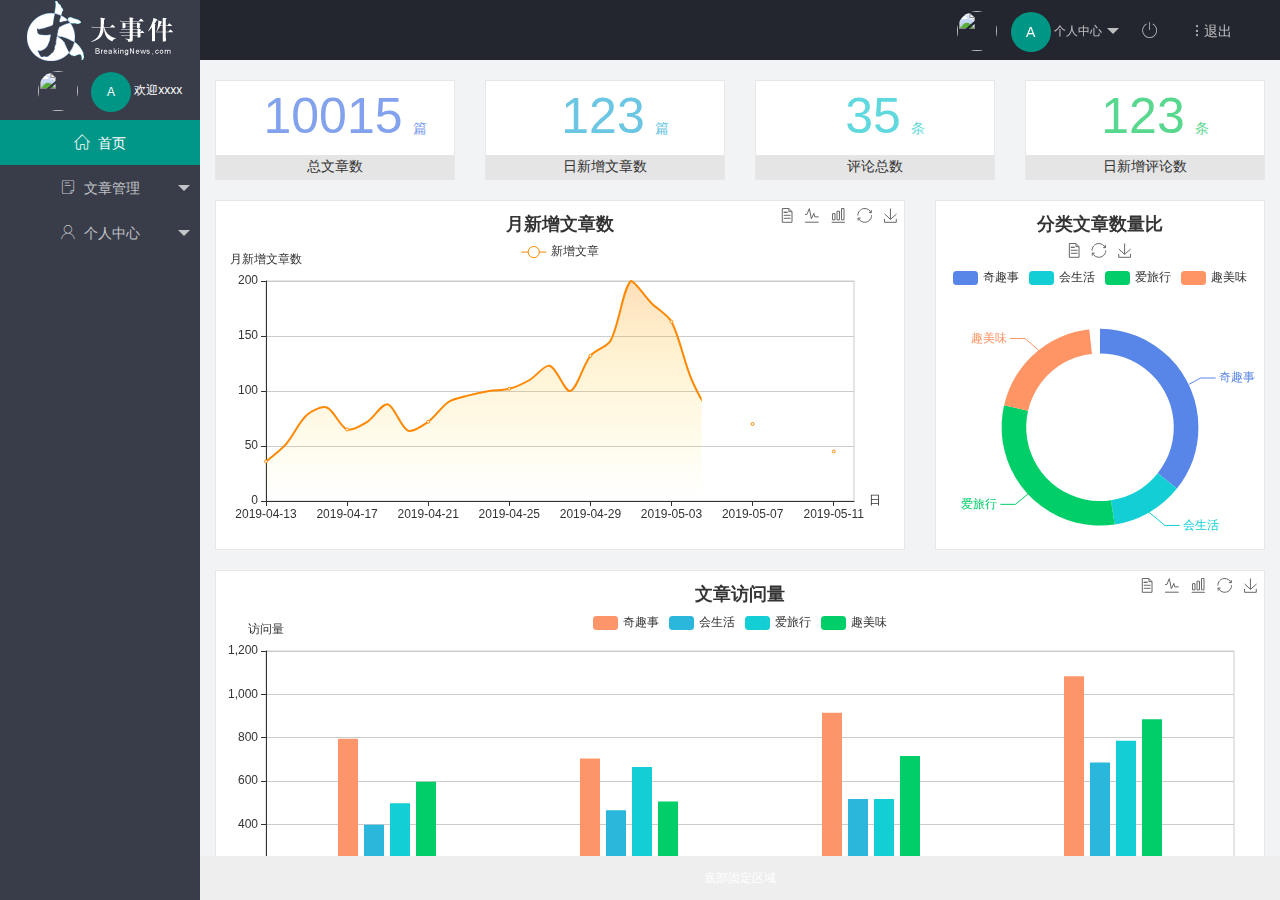
==== commit 92ed0747: "完成了个人中心功能的开发" ====
--- a/index.html
+++ b/index.html
@@ -26,9 +26,9 @@
                         <span class="text-avatar">A</span> 个人中心
                     </a>
                     <dl class="layui-nav-child">
-                        <dd><a href="">基本资料</a></dd>
-                        <dd><a href="">更换头像</a></dd>
-                        <dd><a href="">重置密码</a></dd>
+                        <dd><a href="/user/user_info.html" target="fm">基本资料</a></dd>
+                        <dd><a href="/user/user_avatar.html" target="fm">更换头像</a></dd>
+                        <dd><a href="/user/user_pwd.html" target="fm">重置密码</a></dd>
                     </dl>
                 </li>
                 <li class="layui-nav-item" lay-header-event="menuRight" lay-unselect>
@@ -62,9 +62,9 @@
                         <li class="layui-nav-item">
                             <a href="javascript:;"><span class="iconfont icon-user"></span>个人中心</a>
                             <dl class="layui-nav-child">
-                                <dd><a href="javascript:;">基本资料</a></dd>
-                                <dd><a href="javascript:;">更换头像</a></dd>
-                                <dd><a href="javascript:;">重置密码</a></dd>
+                                <dd><a href="/user/user_info.html" target="fm"><i class="layui-icon layui-icon-app"></i>基本资料</a></dd>
+                                <dd><a href="/user/user_avatar.html" target="fm"><i class="layui-icon layui-icon-app"></i>更换头像</a></dd>
+                                <dd><a href="/user/user_pwd.html" target="fm"><i class="layui-icon layui-icon-app"></i>重置密码</a></dd>
                             </dl>
                         </li>
 
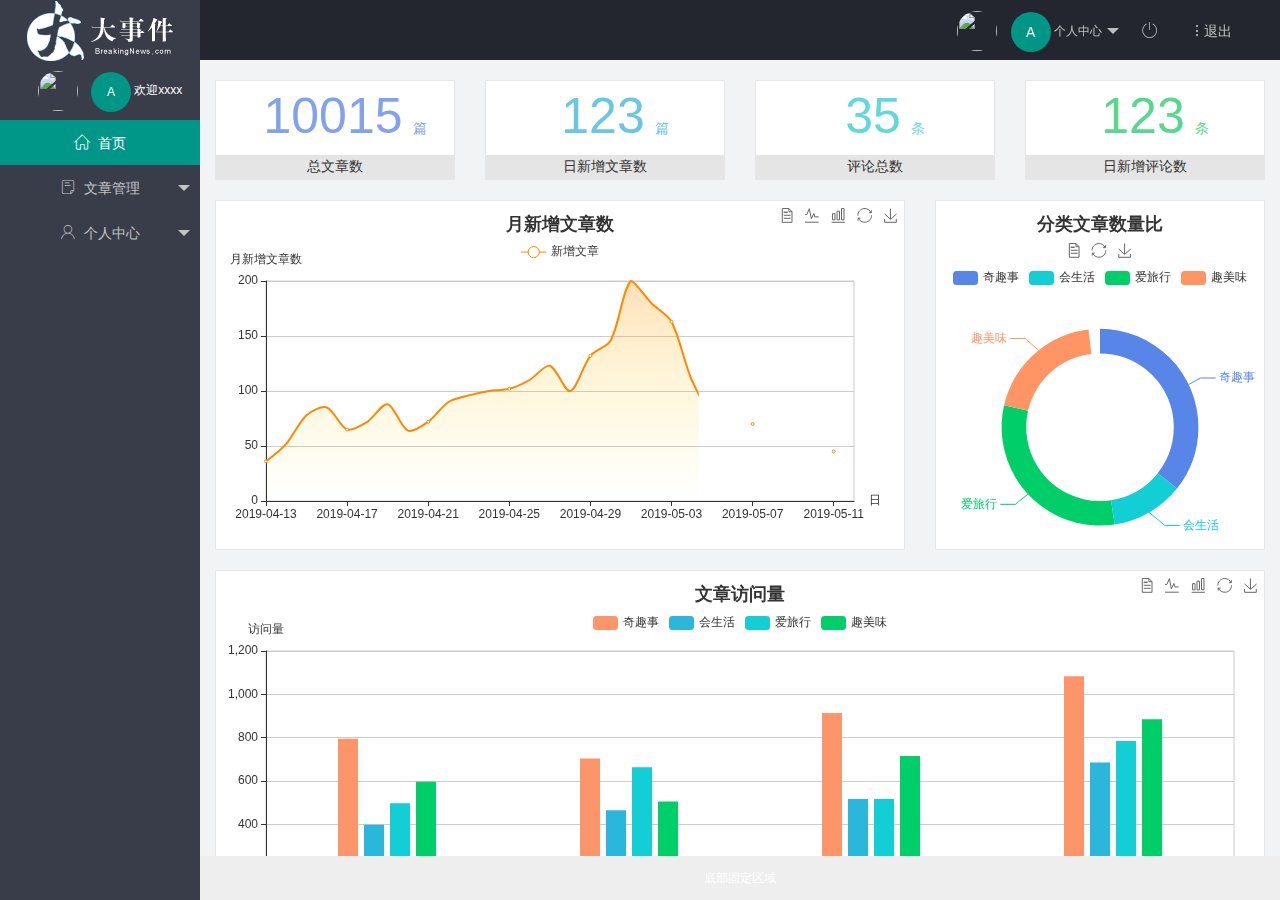
==== commit e47e8174: "完成了文章管理相关功能的开发" ====
--- a/index.html
+++ b/index.html
@@ -54,9 +54,9 @@
                         <li class="layui-nav-item">
                             <a class="" href="javascript:;"><span class="iconfont icon-16"></span>文章管理</a>
                             <dl class="layui-nav-child">
-                                <dd><a href="javascript:;"><i class="layui-icon layui-icon-app"></i>文章类别</a></dd>
-                                <dd><a href="javascript:;"><i class="layui-icon layui-icon-app"></i>文章列表</a></dd>
-                                <dd><a href="javascript:;"><i class="layui-icon layui-icon-app"></i>发布文章</a></dd>
+                                <dd><a href="/article/art_cate.html" target="fm"><i class="layui-icon layui-icon-app"></i>文章类别</a></dd>
+                                <dd><a href="/article/art_list.html" target="fm"><i class="layui-icon layui-icon-app"></i>文章列表</a></dd>
+                                <dd><a href="/article/art_pub.html" target="fm"><i class="layui-icon layui-icon-app"></i>发布文章</a></dd>
                             </dl>
                         </li>
                         <li class="layui-nav-item">
